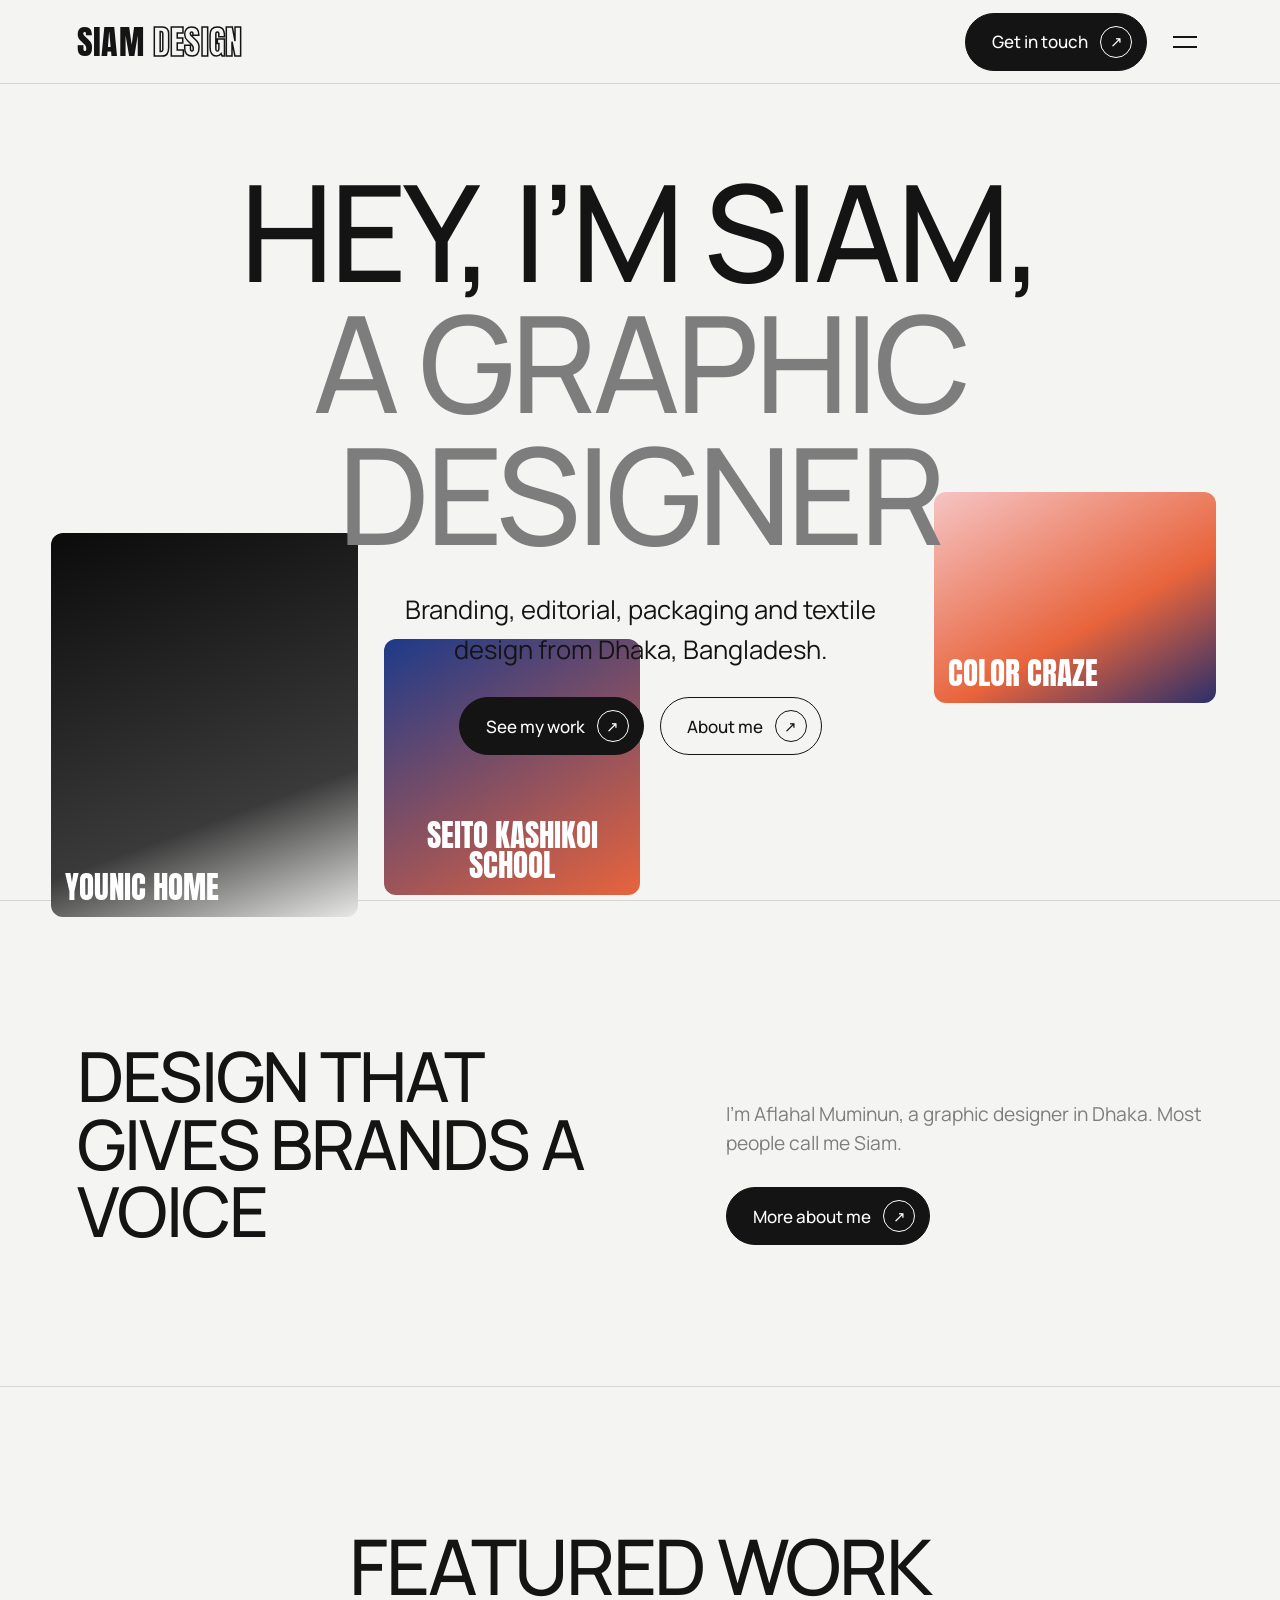
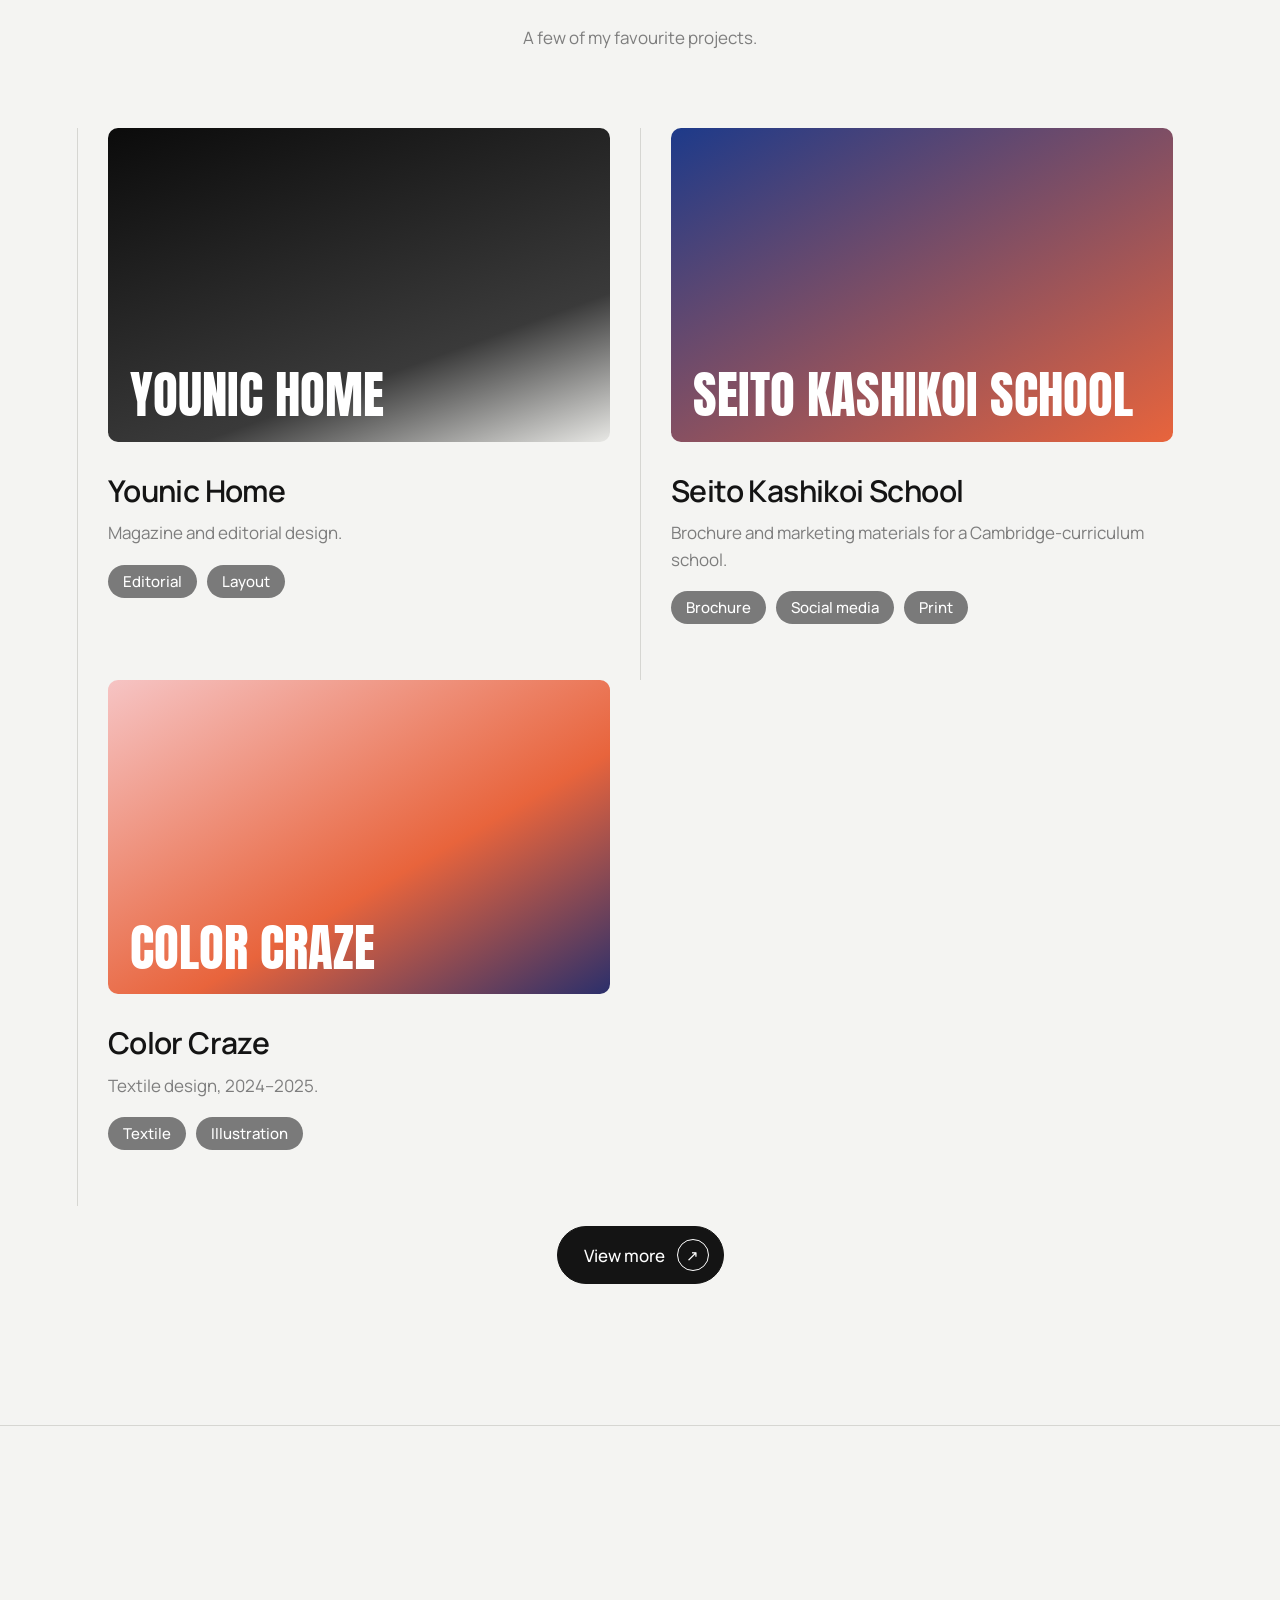
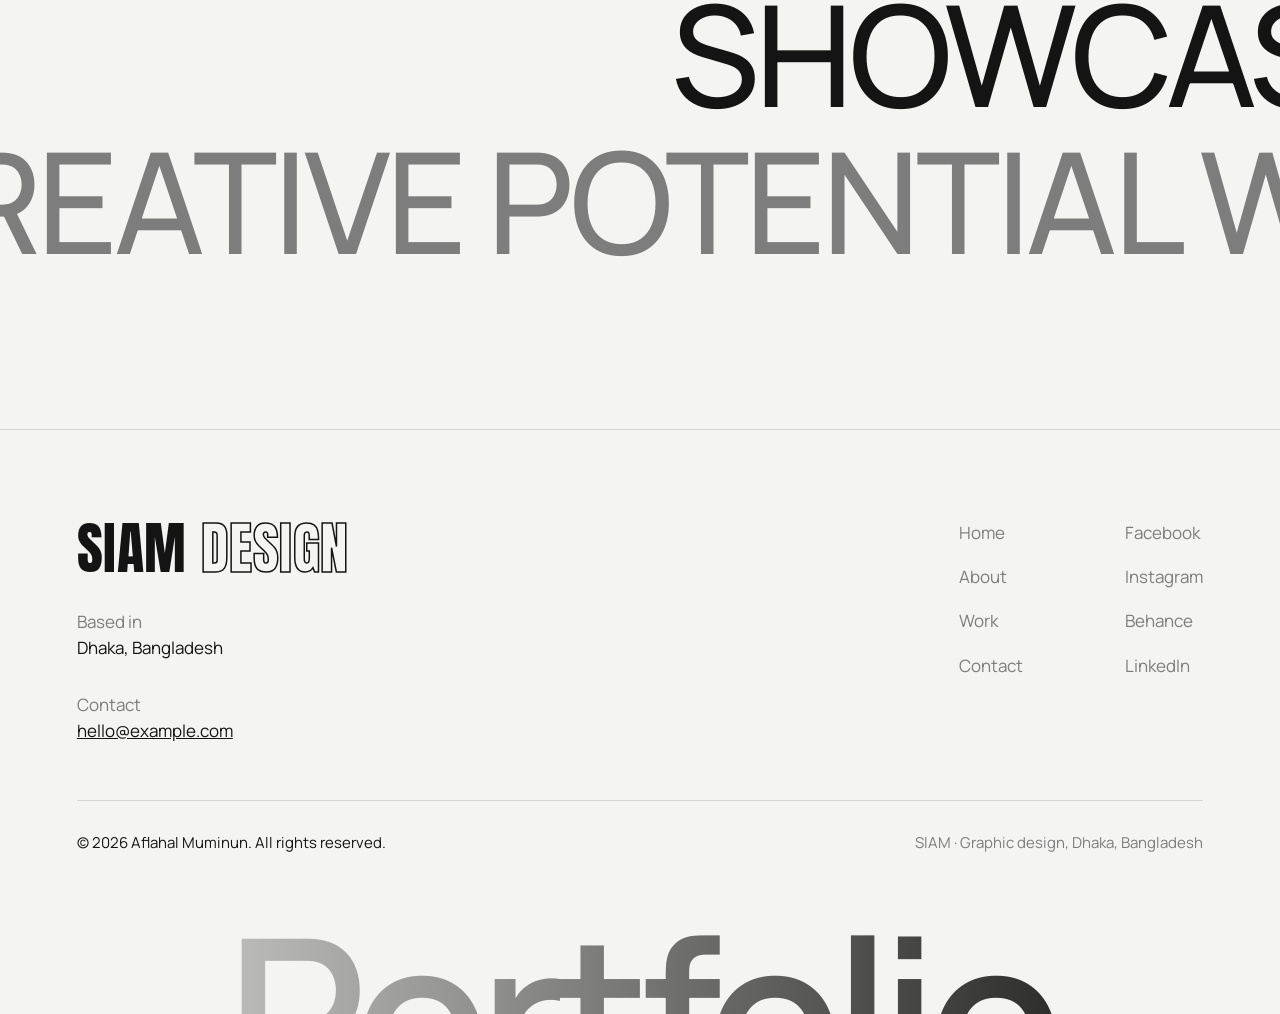
==== index.html @ 0584ee10 "Add files via upload" ====
<!DOCTYPE html>
<html lang="en">
<head>
<meta charset="utf-8">
<meta name="viewport" content="width=device-width, initial-scale=1, viewport-fit=cover">
<title>Aflahal Muminun (Siam) – Graphic Designer</title>
<link rel="preconnect" href="https://fonts.googleapis.com">
<link rel="stylesheet" href="https://fonts.googleapis.com/css2?family=Anton&family=Manrope:wght@400;500;600;700&display=swap">
<link rel="stylesheet" href="style.css">
</head>
<body data-page="home">
<div id="app"></div>
<script src="content.js"></script>
<script src="site.js"></script>
</body>
</html>
---- style.css ----
:root{--bg:#141414;--bg2:#222;--fg:#fff;--mute:#7a7a7a;--line:#2e2e2e;--pill:#fff;--pillfg:#141414;color-scheme:dark;box-sizing:border-box;padding-top:env(safe-area-inset-top,0px);padding-bottom:env(safe-area-inset-bottom,0px)}
@media (prefers-color-scheme:light){:root{--bg:#f4f4f2;--bg2:#e7e7e4;--fg:#141414;--mute:#7d7d7d;--line:#d6d6d2;--pill:#141414;--pillfg:#fff;color-scheme:light}}
html{scroll-padding-top:100px;scroll-behavior:smooth}
*{box-sizing:border-box;margin:0}
body{background:var(--bg);color:var(--fg);font:400 17px/1.55 Manrope,system-ui,sans-serif;overflow-x:hidden}
body::before{content:"";position:fixed;inset:0 0 auto;height:env(safe-area-inset-top,0px);background:var(--bg);z-index:60}
a{color:inherit}
.wrap{padding:0 clamp(20px,6vw,96px)}
h1,h2{font-weight:500;text-transform:uppercase;letter-spacing:-.03em;line-height:.98}
.dim{color:var(--mute)}
header{position:sticky;top:env(safe-area-inset-top,0px);z-index:50;background:var(--bg);border-bottom:1px solid var(--line);height:84px;display:flex;align-items:center;justify-content:space-between}
.logo{font:400 34px/1 Anton,Impact,sans-serif;text-decoration:none;letter-spacing:.01em}
.logo span{color:transparent;-webkit-text-stroke:1.5px var(--fg)}
.hr{display:flex;align-items:center;gap:20px}
.pill{display:inline-flex;align-items:center;gap:12px;background:var(--pill);color:var(--pillfg);border:1px solid var(--pill);border-radius:99px;padding:12px 14px 12px 26px;font:500 17px Manrope,sans-serif;text-decoration:none;cursor:pointer}
.pill.ghost{background:transparent;color:var(--fg);border-color:var(--fg)}
.pill i{display:grid;place-items:center;width:32px;height:32px;border:1.5px solid currentColor;border-radius:50%;font-style:normal;font-size:15px}
:focus-visible{outline:2px solid #6b8cff;outline-offset:3px}
.burger{background:none;border:0;width:36px;height:36px;display:grid;align-content:center;gap:8px;cursor:pointer}
.burger b{display:block;height:2px;background:var(--fg);width:100%}
#menu{position:fixed;inset:0;background:var(--bg);z-index:70;display:none;flex-direction:column;align-items:center;justify-content:center;gap:clamp(8px,3vh,28px);padding-top:env(safe-area-inset-top,0px)}
#menu.open{display:flex}
#menu a.big{font-size:clamp(44px,9vw,104px);font-weight:500;text-transform:uppercase;letter-spacing:-.03em;text-decoration:none;line-height:1.1}
#menu .x{position:absolute;top:calc(env(safe-area-inset-top,0px) + 24px);right:clamp(20px,6vw,96px);background:none;border:1px solid var(--line);color:var(--fg);width:44px;height:44px;font-size:24px;cursor:pointer}
#menu .soc{display:flex;gap:22px;margin-top:20px;font-size:15px;flex-wrap:wrap;justify-content:center}
.hero{min-height:calc(100svh - 84px);position:relative;text-align:center;display:flex;flex-direction:column;align-items:center;justify-content:center;padding:56px 0 120px}
.hero h1{font-size:clamp(46px,10.5vw,170px);position:relative;z-index:2;pointer-events:none}
.hero h1 em{font-style:normal;color:var(--mute)}
.hero p{position:relative;z-index:3;font-size:clamp(18px,2vw,26px);margin:30px 0 28px;max-width:30ch}
.btns{position:relative;z-index:3;display:flex;gap:16px;flex-wrap:wrap;justify-content:center}
.fl{position:absolute;border-radius:12px;z-index:1;display:flex;align-items:flex-end;padding:14px;font:400 clamp(18px,2.4vw,34px)/1 Anton,Impact,sans-serif;text-transform:uppercase;will-change:transform;overflow:hidden;color:#fff}
.f1{left:4%;top:55%;width:24%;aspect-ratio:4/5}.f2{left:30%;top:68%;width:20%;aspect-ratio:1}.f3{right:5%;top:50%;width:22%;aspect-ratio:4/3}.f4{right:24%;top:75%;width:18%;aspect-ratio:1}
@media (max-width:760px){.fl{opacity:.35}.f1,.f3{width:40%}.f2,.f4{width:30%}}
section{padding:clamp(72px,11vw,160px) 0;border-top:1px solid var(--line)}
.top{padding-top:clamp(56px,8vw,120px);border-top:0}
.two{display:grid;grid-template-columns:1.2fr 1fr;gap:clamp(24px,6vw,96px);align-items:end}
.two h2{font-size:clamp(34px,5.4vw,84px)}
.two p{color:var(--mute);font-size:clamp(17px,1.5vw,21px);max-width:46ch;white-space:pre-line}
.grid{display:grid;grid-template-columns:repeat(3,1fr);gap:30px;margin-top:clamp(48px,7vw,96px)}
.tile{background:var(--bg2);border:1px solid var(--line);border-radius:8px;padding:34px;min-height:260px;display:flex;flex-direction:column;justify-content:space-between}
.tile h3{font-size:clamp(28px,3vw,46px);font-weight:500;letter-spacing:-.03em;line-height:1}
.tile p{font-size:19px;font-weight:500;max-width:30ch}
.tools{display:flex;flex-wrap:wrap;gap:12px;margin-top:40px}
.tag{background:#7a7a7a;color:#fff;border-radius:99px;padding:5px 15px;font-size:15px;font-weight:500}
.center{text-align:center}
.center h2{font-size:clamp(38px,6vw,96px)}
.center p{color:var(--mute);margin:22px auto 0;max-width:46ch}
.projects{display:grid;grid-template-columns:1fr 1fr;margin-top:clamp(48px,6vw,88px)}
.card{padding:0 30px 56px;border-left:1px solid var(--line);cursor:pointer;background:none;border-top:0;border-right:0;border-bottom:0;color:inherit;text-align:left;font:inherit;text-decoration:none;display:block}
.ph{aspect-ratio:16/10;border-radius:10px;display:flex;align-items:flex-end;padding:22px;font:400 clamp(28px,4vw,64px)/.95 Anton,Impact,sans-serif;text-transform:uppercase;color:#fff;margin-bottom:26px;overflow:hidden;background:#333}
.ph.img{background-size:cover;background-position:center}
.card h3{font-size:30px;font-weight:600;letter-spacing:-.02em}
.card p{color:var(--mute);margin:6px 0 18px}
.tags{display:flex;gap:10px;flex-wrap:wrap}
.p1{background:linear-gradient(160deg,#0b0b0b,#3a3a3a 70%,#e8e8e5)}.p2{background:linear-gradient(150deg,#1d3a8a,#e8643c)}.p3{background:linear-gradient(150deg,#f6c4c4,#e8643c 60%,#2b2f6b)}.p4{background:linear-gradient(150deg,#c9ac14,#3a2b0e)}
.more{text-align:center;margin-top:20px}
.mq{padding:clamp(80px,12vw,180px) 0;border-top:1px solid var(--line);overflow:hidden}
.mq div{font-size:clamp(52px,11vw,170px);font-weight:500;text-transform:uppercase;letter-spacing:-.03em;line-height:1.05;white-space:nowrap;will-change:transform}
.mq div+div{color:var(--mute)}
.contact{display:grid;grid-template-columns:1fr 1fr;gap:clamp(24px,6vw,96px)}
.contact h2{font-size:clamp(44px,6vw,92px)}
.cl{list-style:none;padding:0;margin-top:36px;display:grid;gap:16px}
.cl li{display:flex;align-items:center;gap:20px;font-size:18px}
.cl span{display:grid;place-items:center;width:52px;height:52px;border:1px solid var(--line);border-radius:6px;background:var(--bg2);font-size:20px}
form{background:var(--bg2);border:1px solid var(--line);border-radius:8px;padding:clamp(20px,3vw,40px);display:grid;grid-template-columns:1fr 1fr;gap:20px}
label{display:grid;gap:8px;font-size:16px}
label.full,form button{grid-column:1/-1}
input,textarea{font:inherit;border:0;border-radius:6px;padding:14px;background:#fff;color:#141414;width:100%}
textarea{min-height:170px;resize:vertical}
form button{background:var(--mute);color:#fff;border:0;border-radius:6px;padding:16px;font:500 17px Manrope,sans-serif;cursor:pointer}
form button:hover{background:var(--fg);color:var(--bg)}
#fs{grid-column:1/-1;color:var(--mute);font-size:15px;min-height:1.4em}
footer{border-top:1px solid var(--line);padding:clamp(48px,7vw,96px) 0 0;overflow:hidden}
.ft{display:flex;justify-content:space-between;gap:40px;flex-wrap:wrap}
.ft .logo{font-size:56px}
.ft small{display:block;color:var(--mute);margin-top:30px;font-size:17px}
.ft address{font-style:normal}
.nav{display:flex;gap:clamp(40px,8vw,120px)}
.nav ul{list-style:none;padding:0;display:grid;gap:18px;align-content:start}
.nav a{color:var(--mute);text-decoration:none}.nav a:hover{color:var(--fg)}
.copy{display:flex;justify-content:space-between;gap:16px;flex-wrap:wrap;border-top:1px solid var(--line);margin-top:56px;padding-top:30px;font-size:15px}
.giant{font-size:clamp(70px,17.5vw,330px);font-weight:600;letter-spacing:-.05em;line-height:1;text-align:center;margin-top:48px;height:.5em;overflow:hidden;background:linear-gradient(90deg,#2b2b2b,#fff);-webkit-background-clip:text;background-clip:text;color:transparent}
@media (prefers-color-scheme:light){.giant{background-image:linear-gradient(90deg,#d6d6d2,#141414)}}
dialog{border:1px solid var(--line);background:var(--bg);color:var(--fg);border-radius:10px;padding:0;width:min(1000px,calc(100vw - 32px));max-height:calc(100vh - 32px);margin:auto;overflow:auto}
dialog::backdrop{background:rgba(0,0,0,.75)}
dialog .ph{aspect-ratio:16/9;margin:0;border-radius:0}
dialog .bar{display:flex;justify-content:flex-end;padding:12px}
dialog .body{padding:28px;display:grid;grid-template-columns:1.4fr 1fr;gap:28px}
dialog h3{font-size:clamp(28px,4vw,52px);font-weight:500;text-transform:uppercase;letter-spacing:-.03em;line-height:1}
dialog .desc{color:var(--mute);margin:14px 0 18px;white-space:pre-line}
dialog dl{display:grid;grid-template-columns:1fr 1fr;gap:16px;align-content:start}
dialog dt{font-weight:700}dialog dd{color:var(--mute)}
.gal{display:grid;grid-template-columns:repeat(auto-fill,minmax(180px,1fr));gap:12px;padding:0 28px 28px}
.gal img{width:100%;aspect-ratio:4/3;object-fit:cover;border-radius:8px;cursor:zoom-in;display:block}
#pv{position:fixed;left:50%;bottom:calc(env(safe-area-inset-bottom,0px) + 16px);transform:translateX(-50%);z-index:80;background:#fff;color:#141414;border-radius:99px;padding:10px 18px;font-size:14px;display:flex;gap:14px;align-items:center;box-shadow:0 4px 20px rgba(0,0,0,.4)}
#pv button{border:0;background:none;text-decoration:underline;cursor:pointer;font:inherit;color:inherit}
@media (max-width:860px){.two,.contact,.projects,dialog .body{grid-template-columns:1fr}.grid{grid-template-columns:1fr 1fr}.card{border-left:0;padding:0 0 48px}.hero{padding-bottom:80px}.pill.hide{display:none}}
@media (max-width:560px){.grid,form{grid-template-columns:1fr}.pill{padding-left:20px}}
@media (prefers-reduced-motion:reduce){html{scroll-behavior:auto}.fl,.mq div{transform:none!important}}
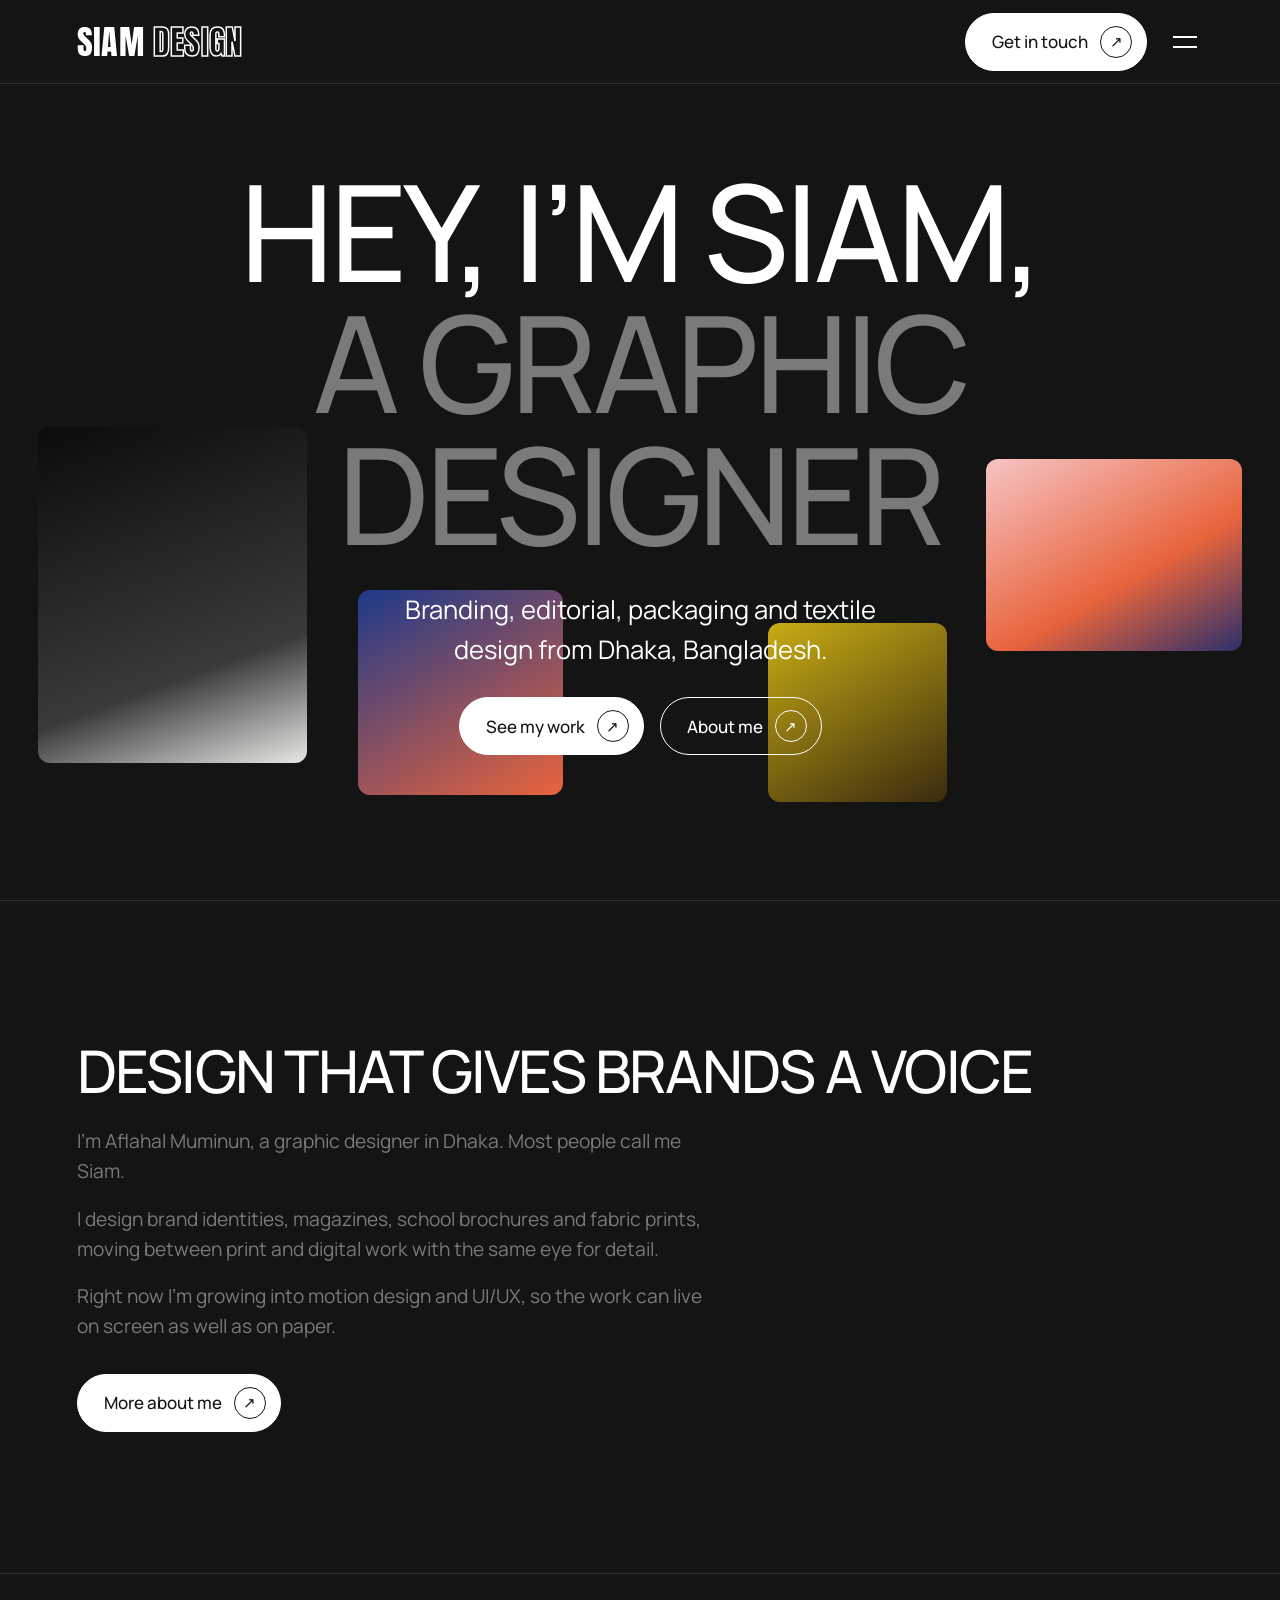
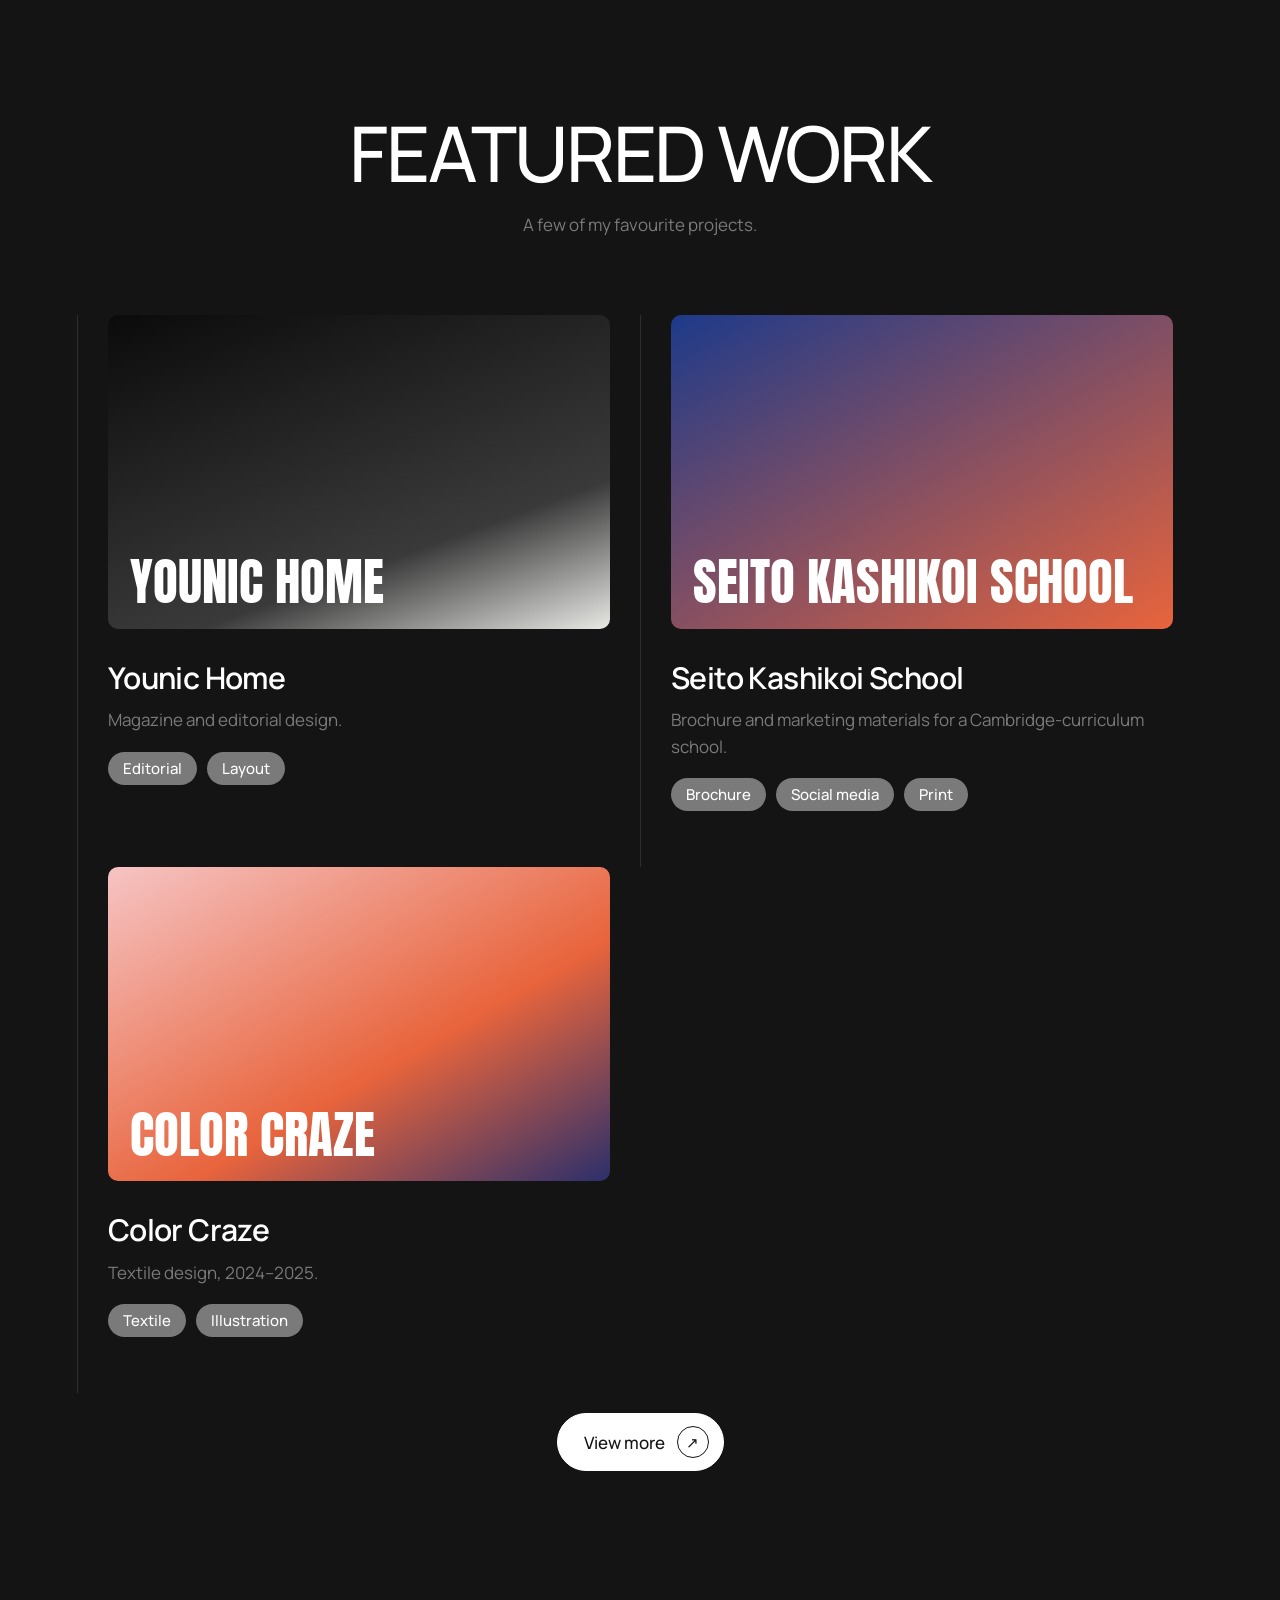
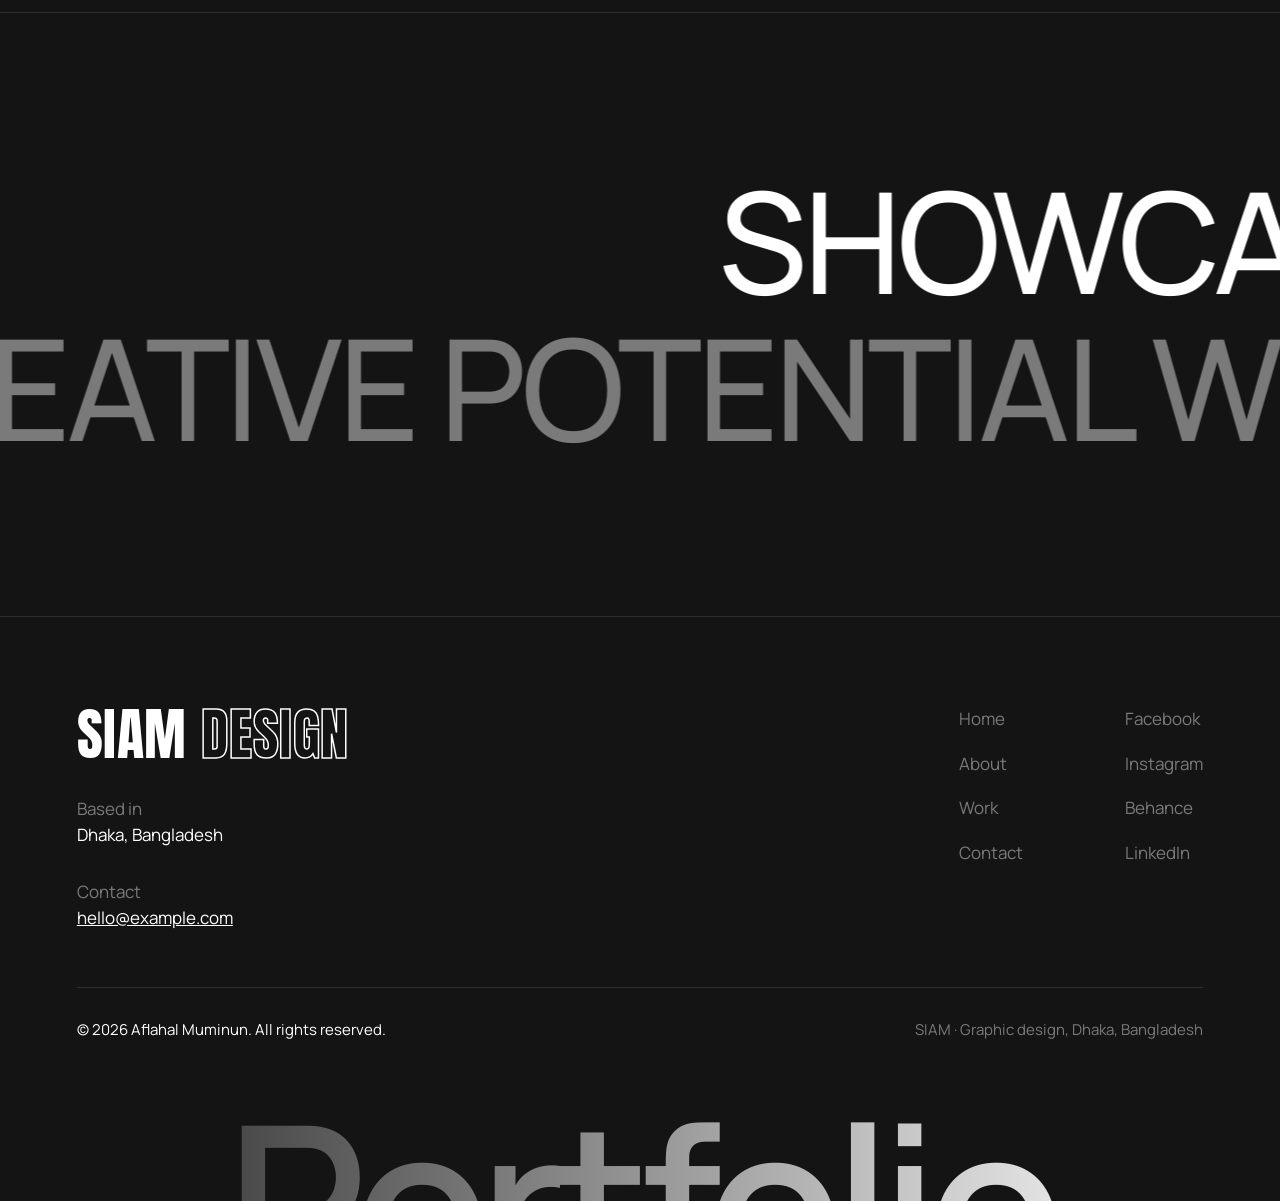
==== commit d811b173: "Add files via upload" ====
--- a/index.html
+++ b/index.html
@@ -2,6 +2,7 @@
 <html lang="en">
 <head>
 <meta charset="utf-8">
+<meta name="color-scheme" content="dark">
 <meta name="viewport" content="width=device-width, initial-scale=1, viewport-fit=cover">
 <title>Aflahal Muminun (Siam) – Graphic Designer</title>
 <link rel="preconnect" href="https://fonts.googleapis.com">
--- a/style.css
+++ b/style.css
@@ -1,5 +1,5 @@
 :root{--bg:#141414;--bg2:#222;--fg:#fff;--mute:#7a7a7a;--line:#2e2e2e;--pill:#fff;--pillfg:#141414;color-scheme:dark;box-sizing:border-box;padding-top:env(safe-area-inset-top,0px);padding-bottom:env(safe-area-inset-bottom,0px)}
-@media (prefers-color-scheme:light){:root{--bg:#f4f4f2;--bg2:#e7e7e4;--fg:#141414;--mute:#7d7d7d;--line:#d6d6d2;--pill:#141414;--pillfg:#fff;color-scheme:light}}
+
 html{scroll-padding-top:100px;scroll-behavior:smooth}
 *{box-sizing:border-box;margin:0}
 body{background:var(--bg);color:var(--fg);font:400 17px/1.55 Manrope,system-ui,sans-serif;overflow-x:hidden}
@@ -9,8 +9,9 @@
 h1,h2{font-weight:500;text-transform:uppercase;letter-spacing:-.03em;line-height:.98}
 .dim{color:var(--mute)}
 header{position:sticky;top:env(safe-area-inset-top,0px);z-index:50;background:var(--bg);border-bottom:1px solid var(--line);height:84px;display:flex;align-items:center;justify-content:space-between}
-.logo{font:400 34px/1 Anton,Impact,sans-serif;text-decoration:none;letter-spacing:.01em}
-.logo span{color:transparent;-webkit-text-stroke:1.5px var(--fg)}
+.logo{font:400 34px/1 Anton,Impact,sans-serif;text-decoration:none;letter-spacing:.01em;display:inline-flex;align-items:center;gap:12px}
+.logo .lt span{color:transparent;-webkit-text-stroke:1.5px var(--fg)}
+.lg{height:40px;width:auto;display:block}
 .hr{display:flex;align-items:center;gap:20px}
 .pill{display:inline-flex;align-items:center;gap:12px;background:var(--pill);color:var(--pillfg);border:1px solid var(--pill);border-radius:99px;padding:12px 14px 12px 26px;font:500 17px Manrope,sans-serif;text-decoration:none;cursor:pointer}
 .pill.ghost{background:transparent;color:var(--fg);border-color:var(--fg)}
@@ -23,14 +24,14 @@
 #menu a.big{font-size:clamp(44px,9vw,104px);font-weight:500;text-transform:uppercase;letter-spacing:-.03em;text-decoration:none;line-height:1.1}
 #menu .x{position:absolute;top:calc(env(safe-area-inset-top,0px) + 24px);right:clamp(20px,6vw,96px);background:none;border:1px solid var(--line);color:var(--fg);width:44px;height:44px;font-size:24px;cursor:pointer}
 #menu .soc{display:flex;gap:22px;margin-top:20px;font-size:15px;flex-wrap:wrap;justify-content:center}
-.hero{min-height:calc(100svh - 84px);position:relative;text-align:center;display:flex;flex-direction:column;align-items:center;justify-content:center;padding:56px 0 120px}
+.hero{min-height:max(calc(100svh - 84px),54vw);position:relative;overflow:hidden;text-align:center;display:flex;flex-direction:column;align-items:center;justify-content:center;padding:56px 0 120px}
 .hero h1{font-size:clamp(46px,10.5vw,170px);position:relative;z-index:2;pointer-events:none}
 .hero h1 em{font-style:normal;color:var(--mute)}
 .hero p{position:relative;z-index:3;font-size:clamp(18px,2vw,26px);margin:30px 0 28px;max-width:30ch}
 .btns{position:relative;z-index:3;display:flex;gap:16px;flex-wrap:wrap;justify-content:center}
 .fl{position:absolute;border-radius:12px;z-index:1;display:flex;align-items:flex-end;padding:14px;font:400 clamp(18px,2.4vw,34px)/1 Anton,Impact,sans-serif;text-transform:uppercase;will-change:transform;overflow:hidden;color:#fff}
-.f1{left:4%;top:55%;width:24%;aspect-ratio:4/5}.f2{left:30%;top:68%;width:20%;aspect-ratio:1}.f3{right:5%;top:50%;width:22%;aspect-ratio:4/3}.f4{right:24%;top:75%;width:18%;aspect-ratio:1}
-@media (max-width:760px){.fl{opacity:.35}.f1,.f3{width:40%}.f2,.f4{width:30%}}
+.f1{left:3%;top:42%;width:21%;aspect-ratio:4/5}.f2{left:28%;top:62%;width:16%;aspect-ratio:1}.f3{right:3%;top:46%;width:20%;aspect-ratio:4/3}.f4{right:26%;top:66%;width:14%;aspect-ratio:1}.f5{right:3%;top:8%;width:13%;aspect-ratio:1}.f6{left:3%;top:6%;width:12%;aspect-ratio:3/4}.f7{left:25%;top:24%;width:10%;aspect-ratio:1}.f8{right:18%;top:6%;width:11%;aspect-ratio:4/5}.f9{left:46%;top:70%;width:15%;aspect-ratio:4/3}.f10{right:2%;top:33%;width:8%;aspect-ratio:1}
+@media (max-width:760px){.fl{opacity:.35}.f1,.f3{width:38%}.f2,.f4{width:28%}.f5,.f6,.f7,.f8,.f9,.f10{width:22%}}
 section{padding:clamp(72px,11vw,160px) 0;border-top:1px solid var(--line)}
 .top{padding-top:clamp(56px,8vw,120px);border-top:0}
 .two{display:grid;grid-template-columns:1.2fr 1fr;gap:clamp(24px,6vw,96px);align-items:end}
@@ -54,6 +55,11 @@
 .tags{display:flex;gap:10px;flex-wrap:wrap}
 .p1{background:linear-gradient(160deg,#0b0b0b,#3a3a3a 70%,#e8e8e5)}.p2{background:linear-gradient(150deg,#1d3a8a,#e8643c)}.p3{background:linear-gradient(150deg,#f6c4c4,#e8643c 60%,#2b2f6b)}.p4{background:linear-gradient(150deg,#c9ac14,#3a2b0e)}
 .more{text-align:center;margin-top:20px}
+.nat{width:100%;height:auto;display:block;border-radius:10px;margin-bottom:26px}
+.projects.mas{display:block;column-count:3;column-gap:0}
+.mas .card{break-inside:avoid;width:100%}
+@media (max-width:1199px){.projects.mas{column-count:2}}
+@media (max-width:860px){.projects.mas{column-count:1}}
 .mq{padding:clamp(80px,12vw,180px) 0;border-top:1px solid var(--line);overflow:hidden}
 .mq div{font-size:clamp(52px,11vw,170px);font-weight:500;text-transform:uppercase;letter-spacing:-.03em;line-height:1.05;white-space:nowrap;will-change:transform}
 .mq div+div{color:var(--mute)}
@@ -72,7 +78,7 @@
 #fs{grid-column:1/-1;color:var(--mute);font-size:15px;min-height:1.4em}
 footer{border-top:1px solid var(--line);padding:clamp(48px,7vw,96px) 0 0;overflow:hidden}
 .ft{display:flex;justify-content:space-between;gap:40px;flex-wrap:wrap}
-.ft .logo{font-size:56px}
+.ft .logo{font-size:56px}.ft .lg{height:64px}
 .ft small{display:block;color:var(--mute);margin-top:30px;font-size:17px}
 .ft address{font-style:normal}
 .nav{display:flex;gap:clamp(40px,8vw,120px)}
@@ -80,7 +86,7 @@
 .nav a{color:var(--mute);text-decoration:none}.nav a:hover{color:var(--fg)}
 .copy{display:flex;justify-content:space-between;gap:16px;flex-wrap:wrap;border-top:1px solid var(--line);margin-top:56px;padding-top:30px;font-size:15px}
 .giant{font-size:clamp(70px,17.5vw,330px);font-weight:600;letter-spacing:-.05em;line-height:1;text-align:center;margin-top:48px;height:.5em;overflow:hidden;background:linear-gradient(90deg,#2b2b2b,#fff);-webkit-background-clip:text;background-clip:text;color:transparent}
-@media (prefers-color-scheme:light){.giant{background-image:linear-gradient(90deg,#d6d6d2,#141414)}}
+
 dialog{border:1px solid var(--line);background:var(--bg);color:var(--fg);border-radius:10px;padding:0;width:min(1000px,calc(100vw - 32px));max-height:calc(100vh - 32px);margin:auto;overflow:auto}
 dialog::backdrop{background:rgba(0,0,0,.75)}
 dialog .ph{aspect-ratio:16/9;margin:0;border-radius:0}
@@ -90,10 +96,23 @@
 dialog .desc{color:var(--mute);margin:14px 0 18px;white-space:pre-line}
 dialog dl{display:grid;grid-template-columns:1fr 1fr;gap:16px;align-content:start}
 dialog dt{font-weight:700}dialog dd{color:var(--mute)}
-.gal{display:grid;grid-template-columns:repeat(auto-fill,minmax(180px,1fr));gap:12px;padding:0 28px 28px}
-.gal img{width:100%;aspect-ratio:4/3;object-fit:cover;border-radius:8px;cursor:zoom-in;display:block}
+.gal{display:block;columns:260px;column-gap:12px;padding:0 28px 28px}
+.gal img{width:100%;height:auto;border-radius:8px;cursor:zoom-in;display:block;margin-bottom:12px;break-inside:avoid}
 #pv{position:fixed;left:50%;bottom:calc(env(safe-area-inset-bottom,0px) + 16px);transform:translateX(-50%);z-index:80;background:#fff;color:#141414;border-radius:99px;padding:10px 18px;font-size:14px;display:flex;gap:14px;align-items:center;box-shadow:0 4px 20px rgba(0,0,0,.4)}
 #pv button{border:0;background:none;text-decoration:underline;cursor:pointer;font:inherit;color:inherit}
 @media (max-width:860px){.two,.contact,.projects,dialog .body{grid-template-columns:1fr}.grid{grid-template-columns:1fr 1fr}.card{border-left:0;padding:0 0 48px}.hero{padding-bottom:80px}.pill.hide{display:none}}
 @media (max-width:560px){.grid,form{grid-template-columns:1fr}.pill{padding-left:20px}}
 @media (prefers-reduced-motion:reduce){html{scroll-behavior:auto}.fl,.mq div{transform:none!important}}
+
+.abt{display:grid;grid-template-columns:minmax(240px,.8fr) 1.2fr;gap:clamp(28px,6vw,96px);align-items:center}
+.abt.np{grid-template-columns:1fr}
+.abt h2{font-size:clamp(34px,4.6vw,72px)}
+.abt p{color:var(--mute);font-size:clamp(17px,1.5vw,21px);max-width:54ch;margin-top:18px}
+.abt h2+p{margin-top:28px}
+.me{width:100%;height:auto;display:block;border-radius:12px}
+section.brands{padding:clamp(56px,8vw,110px) 0}
+h2.sm{font-size:clamp(24px,3vw,40px)}
+.lgrow{display:flex;flex-wrap:wrap;gap:clamp(28px,5vw,64px);justify-content:center;align-items:center;margin-top:44px}
+.lgrow img{height:clamp(30px,4vw,54px);width:auto;max-width:170px;object-fit:contain;display:block}
+.lgrow.mono img{filter:brightness(0) invert(1)}
+@media (max-width:860px){.abt{grid-template-columns:1fr}.abt .me{max-width:440px}}
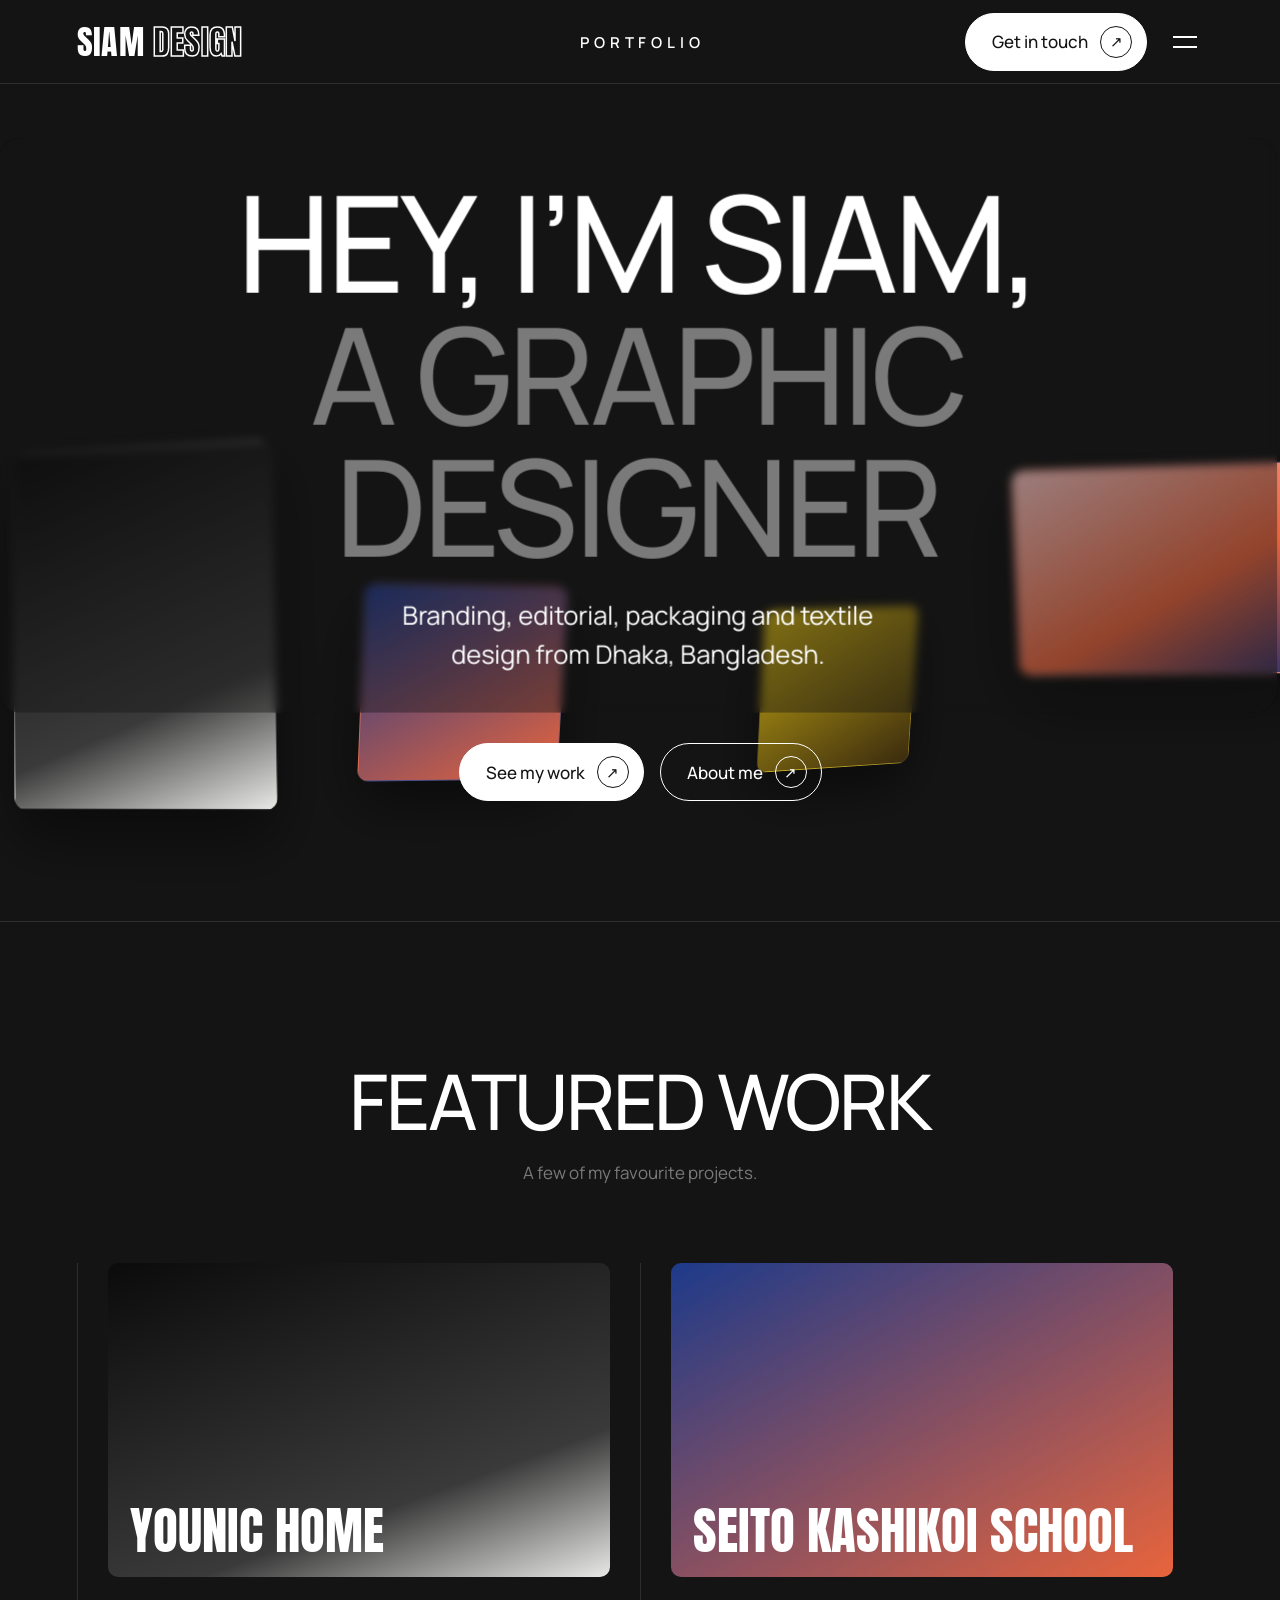
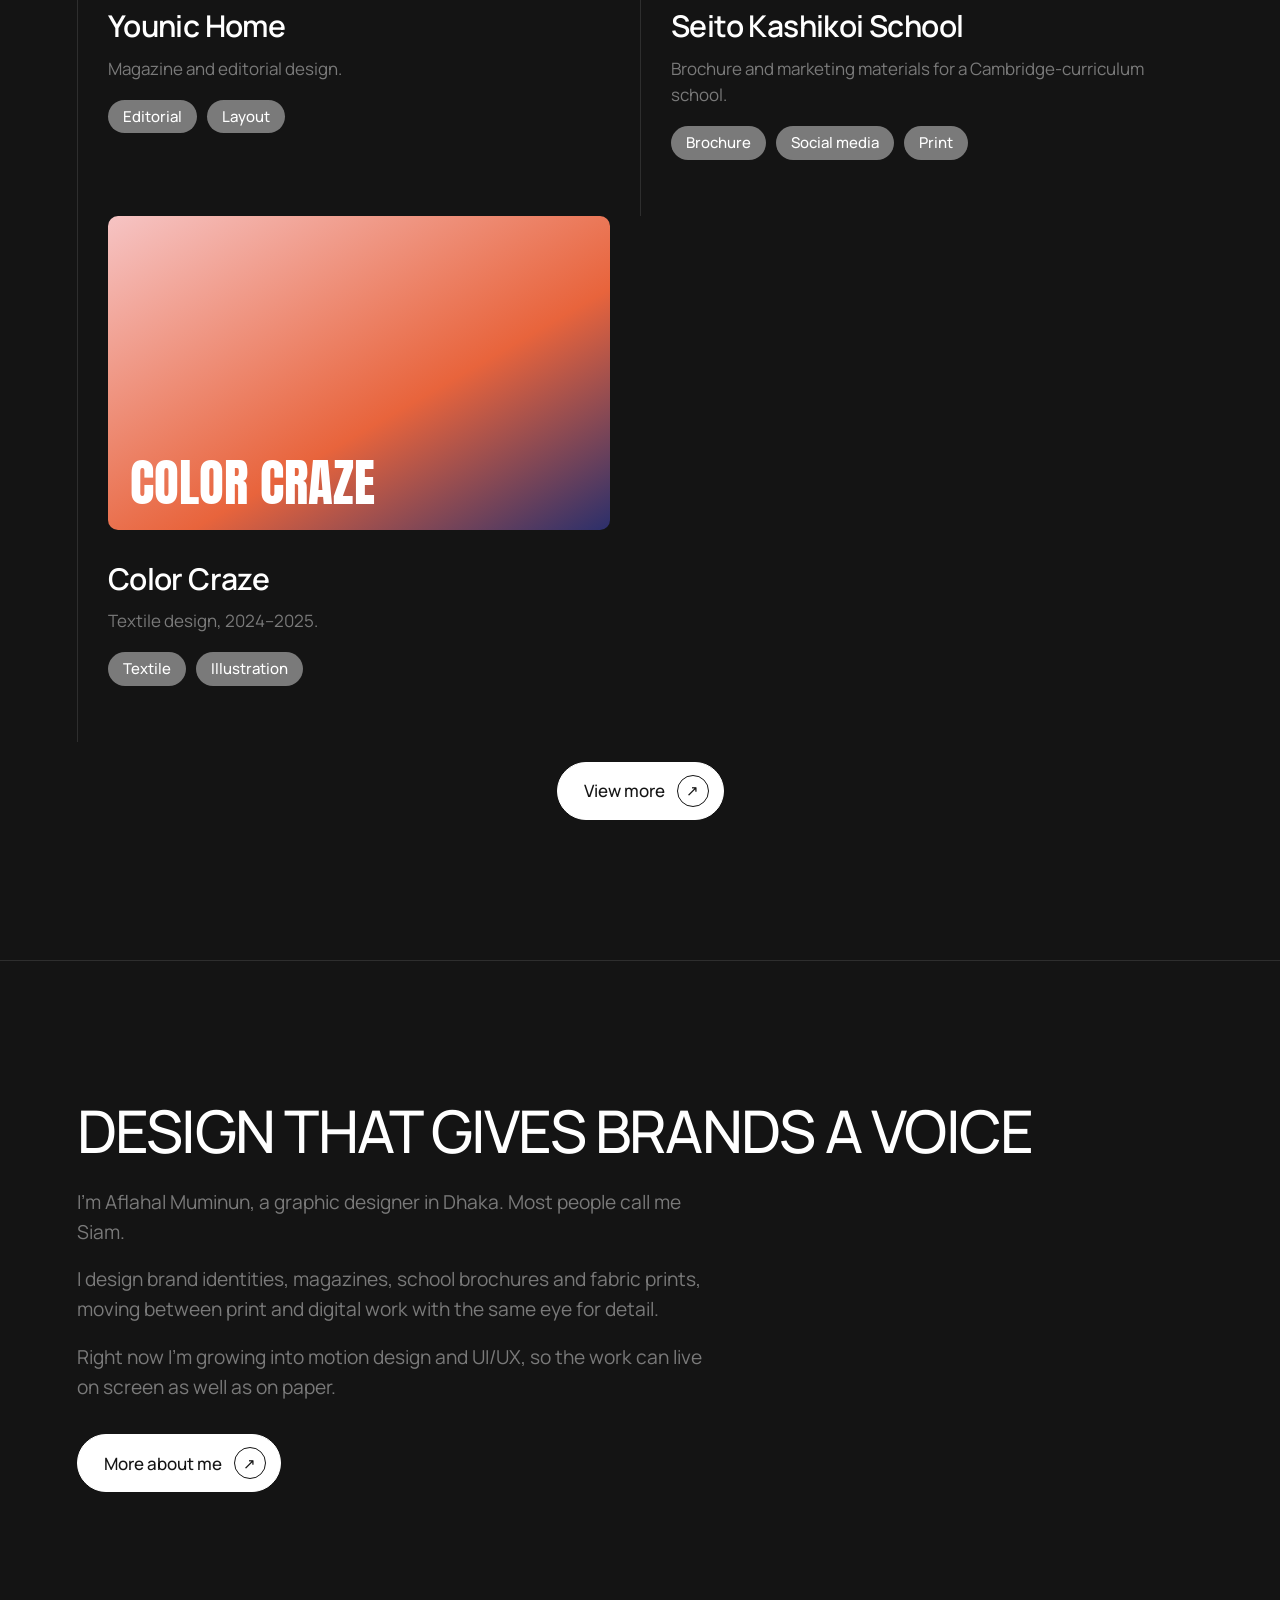
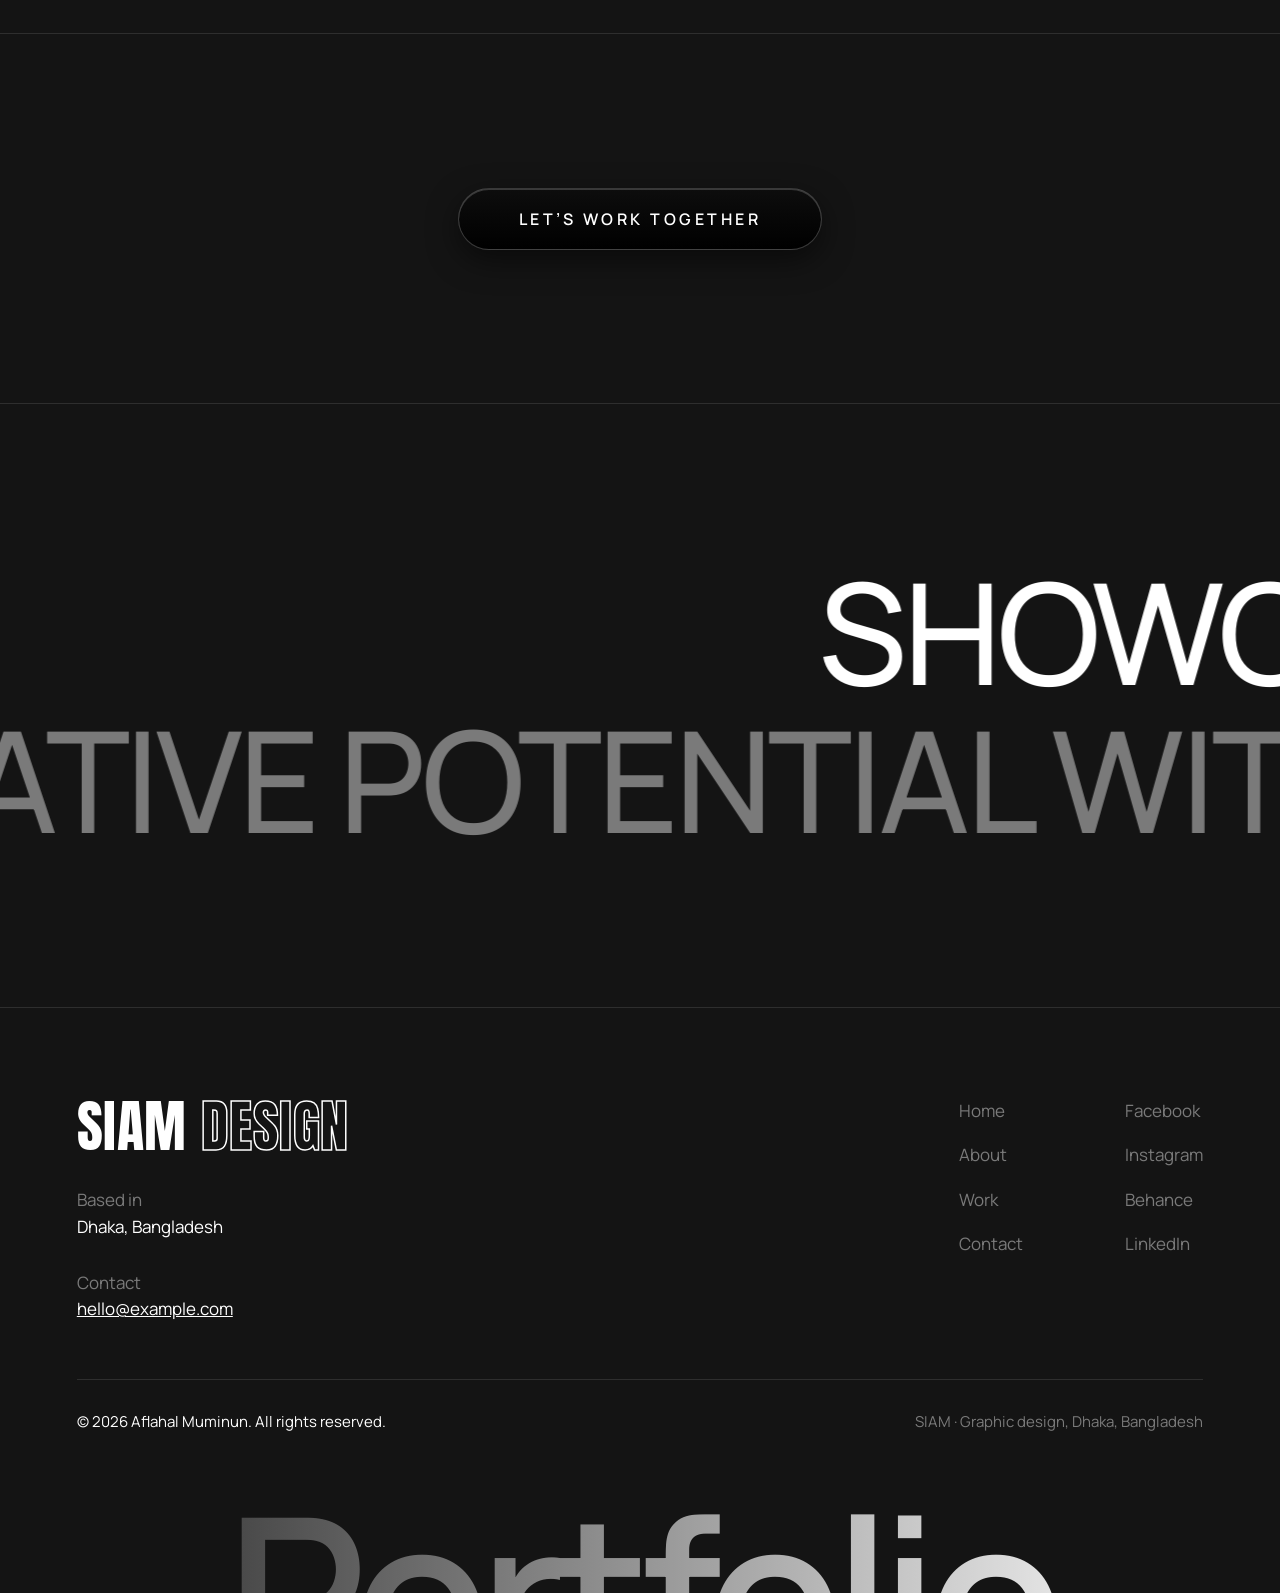
==== commit 16157008: "Add files via upload" ====
--- a/index.html
+++ b/index.html
@@ -8,10 +8,12 @@
 <link rel="preconnect" href="https://fonts.googleapis.com">
 <link rel="stylesheet" href="https://fonts.googleapis.com/css2?family=Anton&family=Manrope:wght@400;500;600;700&display=swap">
 <link rel="stylesheet" href="style.css">
+<link rel="stylesheet" href="symbiote-cta.css">
 </head>
 <body data-page="home">
 <div id="app"></div>
 <script src="content.js"></script>
 <script src="site.js"></script>
+<script src="symbiote-cta.js"></script>
 </body>
 </html>
--- a/style.css
+++ b/style.css
@@ -30,8 +30,10 @@
 .hero p{position:relative;z-index:3;font-size:clamp(18px,2vw,26px);margin:30px 0 28px;max-width:30ch}
 .btns{position:relative;z-index:3;display:flex;gap:16px;flex-wrap:wrap;justify-content:center}
 .fl{position:absolute;border-radius:12px;z-index:1;display:flex;align-items:flex-end;padding:14px;font:400 clamp(18px,2.4vw,34px)/1 Anton,Impact,sans-serif;text-transform:uppercase;will-change:transform;overflow:hidden;color:#fff}
-.f1{left:3%;top:42%;width:21%;aspect-ratio:4/5}.f2{left:28%;top:62%;width:16%;aspect-ratio:1}.f3{right:3%;top:46%;width:20%;aspect-ratio:4/3}.f4{right:26%;top:66%;width:14%;aspect-ratio:1}.f5{right:3%;top:8%;width:13%;aspect-ratio:1}.f6{left:3%;top:6%;width:12%;aspect-ratio:3/4}.f7{left:25%;top:24%;width:10%;aspect-ratio:1}.f8{right:18%;top:6%;width:11%;aspect-ratio:4/5}.f9{left:46%;top:70%;width:15%;aspect-ratio:4/3}.f10{right:2%;top:33%;width:8%;aspect-ratio:1}
-@media (max-width:760px){.fl{opacity:.35}.f1,.f3{width:38%}.f2,.f4{width:28%}.f5,.f6,.f7,.f8,.f9,.f10{width:22%}}
+.f1{left:3%;top:42%;--sw:21%;width:var(--sw);aspect-ratio:4/5}.f2{left:28%;top:60%;--sw:16%;width:var(--sw);aspect-ratio:1}.f3{right:3%;top:46%;--sw:20%;width:var(--sw);aspect-ratio:4/3}.f4{right:26%;top:64%;--sw:14%;width:var(--sw);aspect-ratio:1}.f5{right:3%;top:8%;--sw:13%;width:var(--sw);aspect-ratio:1}.f6{left:3%;top:6%;--sw:12%;width:var(--sw);aspect-ratio:3/4}.f7{left:25%;top:24%;--sw:10%;width:var(--sw);aspect-ratio:1}.f8{right:18%;top:6%;--sw:11%;width:var(--sw);aspect-ratio:4/5}.f9{left:46%;top:66%;--sw:15%;width:var(--sw);aspect-ratio:4/3}.f10{right:2%;top:33%;--sw:8%;width:var(--sw);aspect-ratio:1}
+.fl.has{aspect-ratio:var(--r,1);padding:0;width:min(var(--sw),calc(var(--sw)*1.2*var(--r,1)))}
+.fl.has img{width:100%;height:100%;object-fit:cover;display:block}
+@media (max-width:760px){.fl{opacity:.35}.f1,.f3{--sw:38%}.f2,.f4{--sw:28%}.f5,.f6,.f7,.f8,.f9,.f10{--sw:22%}.hc{display:none}}
 section{padding:clamp(72px,11vw,160px) 0;border-top:1px solid var(--line)}
 .top{padding-top:clamp(56px,8vw,120px);border-top:0}
 .two{display:grid;grid-template-columns:1.2fr 1fr;gap:clamp(24px,6vw,96px);align-items:end}
@@ -49,7 +51,7 @@
 .projects{display:grid;grid-template-columns:1fr 1fr;margin-top:clamp(48px,6vw,88px)}
 .card{padding:0 30px 56px;border-left:1px solid var(--line);cursor:pointer;background:none;border-top:0;border-right:0;border-bottom:0;color:inherit;text-align:left;font:inherit;text-decoration:none;display:block}
 .ph{aspect-ratio:16/10;border-radius:10px;display:flex;align-items:flex-end;padding:22px;font:400 clamp(28px,4vw,64px)/.95 Anton,Impact,sans-serif;text-transform:uppercase;color:#fff;margin-bottom:26px;overflow:hidden;background:#333}
-.ph.img{background-size:cover;background-position:center}
+.ph.img,.fl.img{background-size:cover;background-position:center;background-repeat:no-repeat}
 .card h3{font-size:30px;font-weight:600;letter-spacing:-.02em}
 .card p{color:var(--mute);margin:6px 0 18px}
 .tags{display:flex;gap:10px;flex-wrap:wrap}
@@ -112,7 +114,22 @@
 .me{width:100%;height:auto;display:block;border-radius:12px}
 section.brands{padding:clamp(56px,8vw,110px) 0}
 h2.sm{font-size:clamp(24px,3vw,40px)}
-.lgrow{display:flex;flex-wrap:wrap;gap:clamp(28px,5vw,64px);justify-content:center;align-items:center;margin-top:44px}
-.lgrow img{height:clamp(30px,4vw,54px);width:auto;max-width:170px;object-fit:contain;display:block}
-.lgrow.mono img{filter:brightness(0) invert(1)}
 @media (max-width:860px){.abt{grid-template-columns:1fr}.abt .me{max-width:440px}}
+
+.mqr{overflow:hidden;margin-top:44px;-webkit-mask-image:linear-gradient(90deg,transparent,#000 8%,#000 92%,transparent);mask-image:linear-gradient(90deg,transparent,#000 8%,#000 92%,transparent)}
+.mtrack{display:flex;align-items:center;width:max-content;animation:mqr 40s linear infinite}
+.mtrack>*{flex:none;display:block;margin-right:calc(var(--lh,64px)*1.2)}
+.mtrack img{height:var(--lh,64px);width:auto;max-width:none;display:block}
+.mqr.mono img{filter:brightness(0) invert(1)}
+@keyframes mqr{to{transform:translateX(-50%)}}
+@media (prefers-reduced-motion:reduce){.mtrack{animation:none}}
+
+.hbox{position:relative;z-index:2;padding:clamp(18px,3vw,44px) clamp(22px,4vw,64px);border-radius:24px;background:rgba(20,20,20,var(--bo,.4));-webkit-backdrop-filter:blur(5px);backdrop-filter:blur(5px);max-width:100%}
+.hbox p{margin:24px auto 0}
+.hero .btns{margin-top:28px}
+.hc{position:absolute;left:50%;top:50%;transform:translate(-50%,-50%);font:600 15px/1 Manrope,sans-serif;letter-spacing:.32em;text-transform:uppercase;white-space:nowrap;pointer-events:none;padding-left:.32em}
+
+.stage{position:absolute;inset:0;z-index:1;pointer-events:none}
+.hero.d3{perspective:1400px;perspective-origin:50% 45%}
+.hero.d3 .stage{transform-style:preserve-3d}
+.fl{box-shadow:0 26px 60px rgba(0,0,0,.5);border:1px solid rgba(255,255,255,.07);backface-visibility:hidden}
--- a/symbiote-cta.css
+++ b/symbiote-cta.css
@@ -0,0 +1,10 @@
+/* Symbiote CTA — styles. Self-contained; touches no other component. */
+.sym-sec{padding:clamp(80px,12vw,170px) 0;text-align:center;position:relative}
+.symbiote-cta{position:relative;z-index:45;display:inline-flex;align-items:center;justify-content:center;padding:22px clamp(34px,5vw,60px);border-radius:999px;background:linear-gradient(180deg,#0d0d0d,#000);color:#fff;border:1px solid rgba(255,255,255,.22);font:600 clamp(13px,1.4vw,16px)/1 Manrope,system-ui,sans-serif;letter-spacing:.22em;text-decoration:none;white-space:nowrap;box-shadow:inset 0 1px 0 rgba(255,255,255,.18),0 10px 30px rgba(0,0,0,.5);transition:border-color .4s,box-shadow .5s;-webkit-tap-highlight-color:transparent}
+.symbiote-cta[data-sym=stalking]{border-color:rgba(255,255,255,.35)}
+.symbiote-cta[data-sym=hunting]{border-color:rgba(255,255,255,.55);box-shadow:inset 0 1px 0 rgba(255,255,255,.3),0 0 26px rgba(255,255,255,.12),0 10px 30px rgba(0,0,0,.5)}
+.symbiote-cta[data-sym=critical],.symbiote-cta[data-sym=absorbing]{border-color:#fff;box-shadow:inset 0 0 18px rgba(255,255,255,.25),0 0 40px rgba(255,255,255,.25)}
+.symbiote-cta:hover,.symbiote-cta:focus-visible{border-color:#fff}
+.symbiote-cta:focus-visible{outline:2px solid #fff;outline-offset:5px}
+.sym-canvas{position:fixed;inset:0;width:100%;height:100%;pointer-events:none;z-index:44}
+.sym-canvas.over{z-index:46}
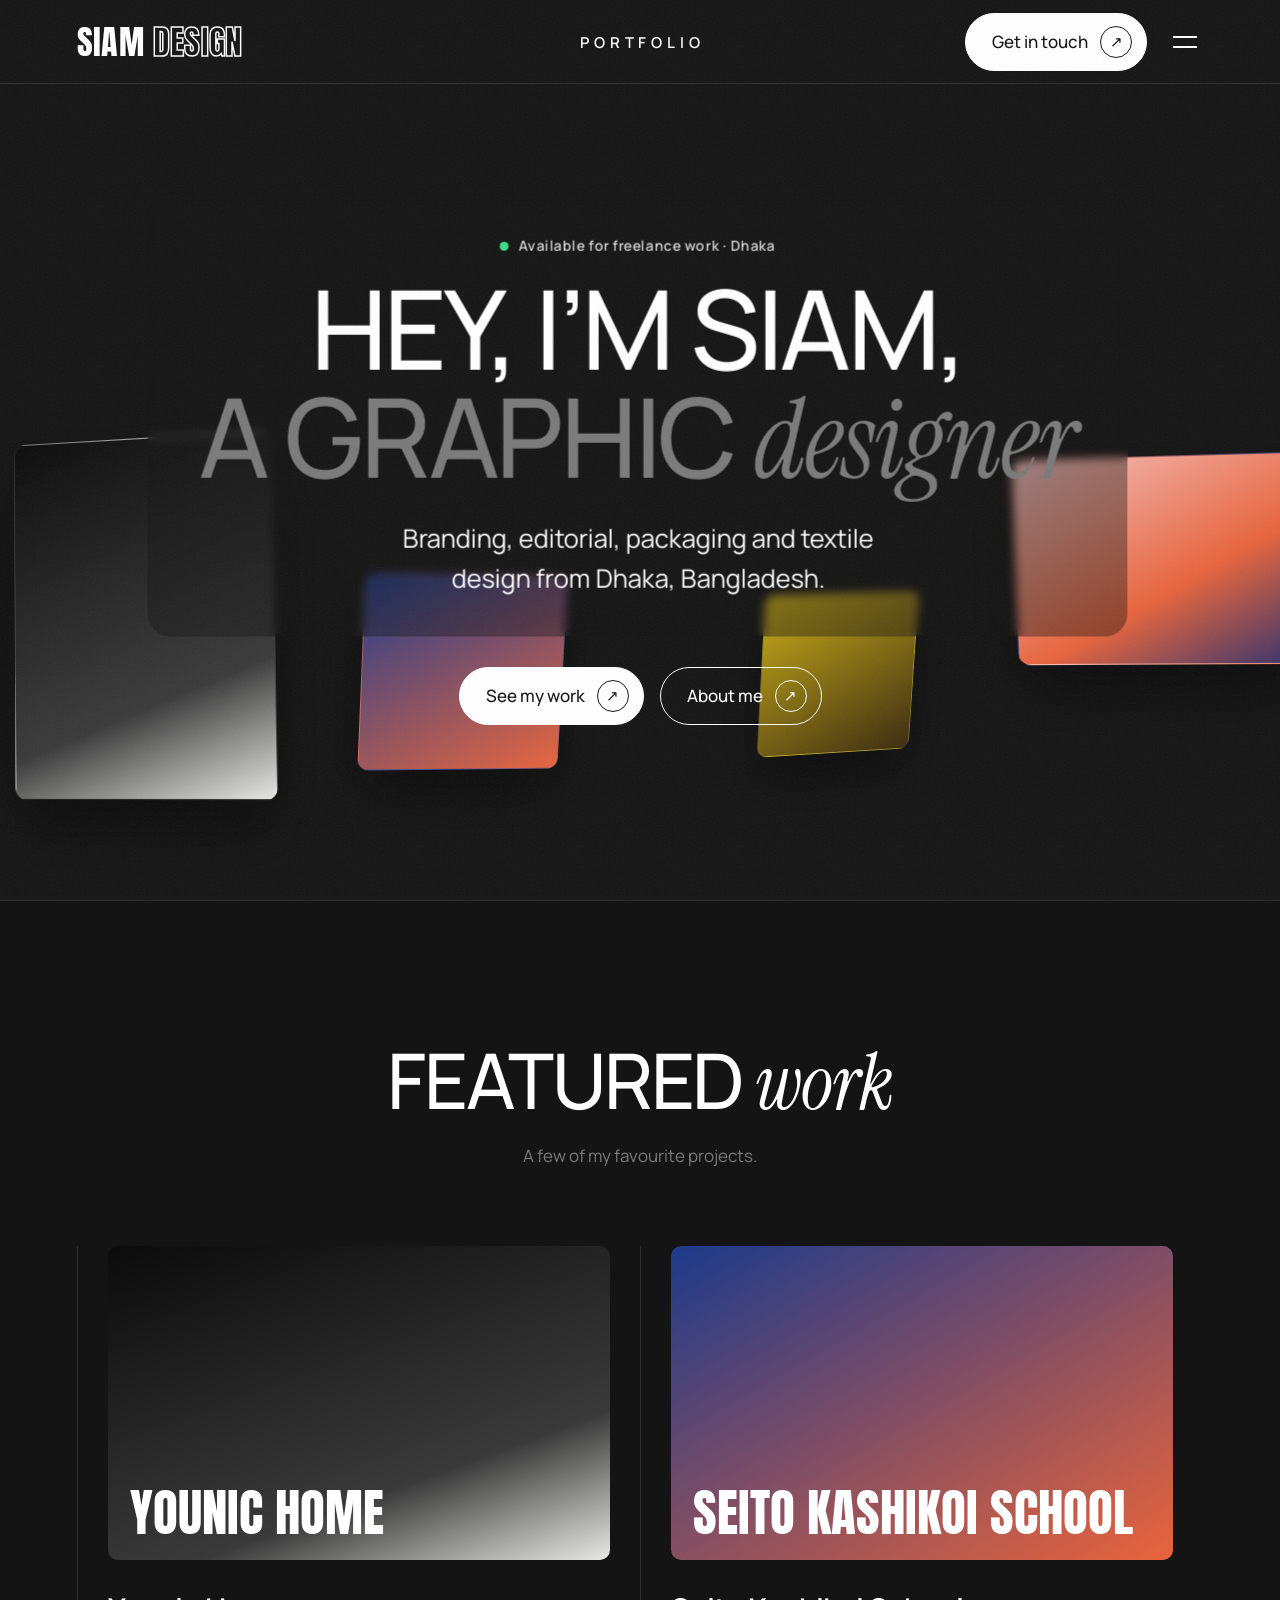
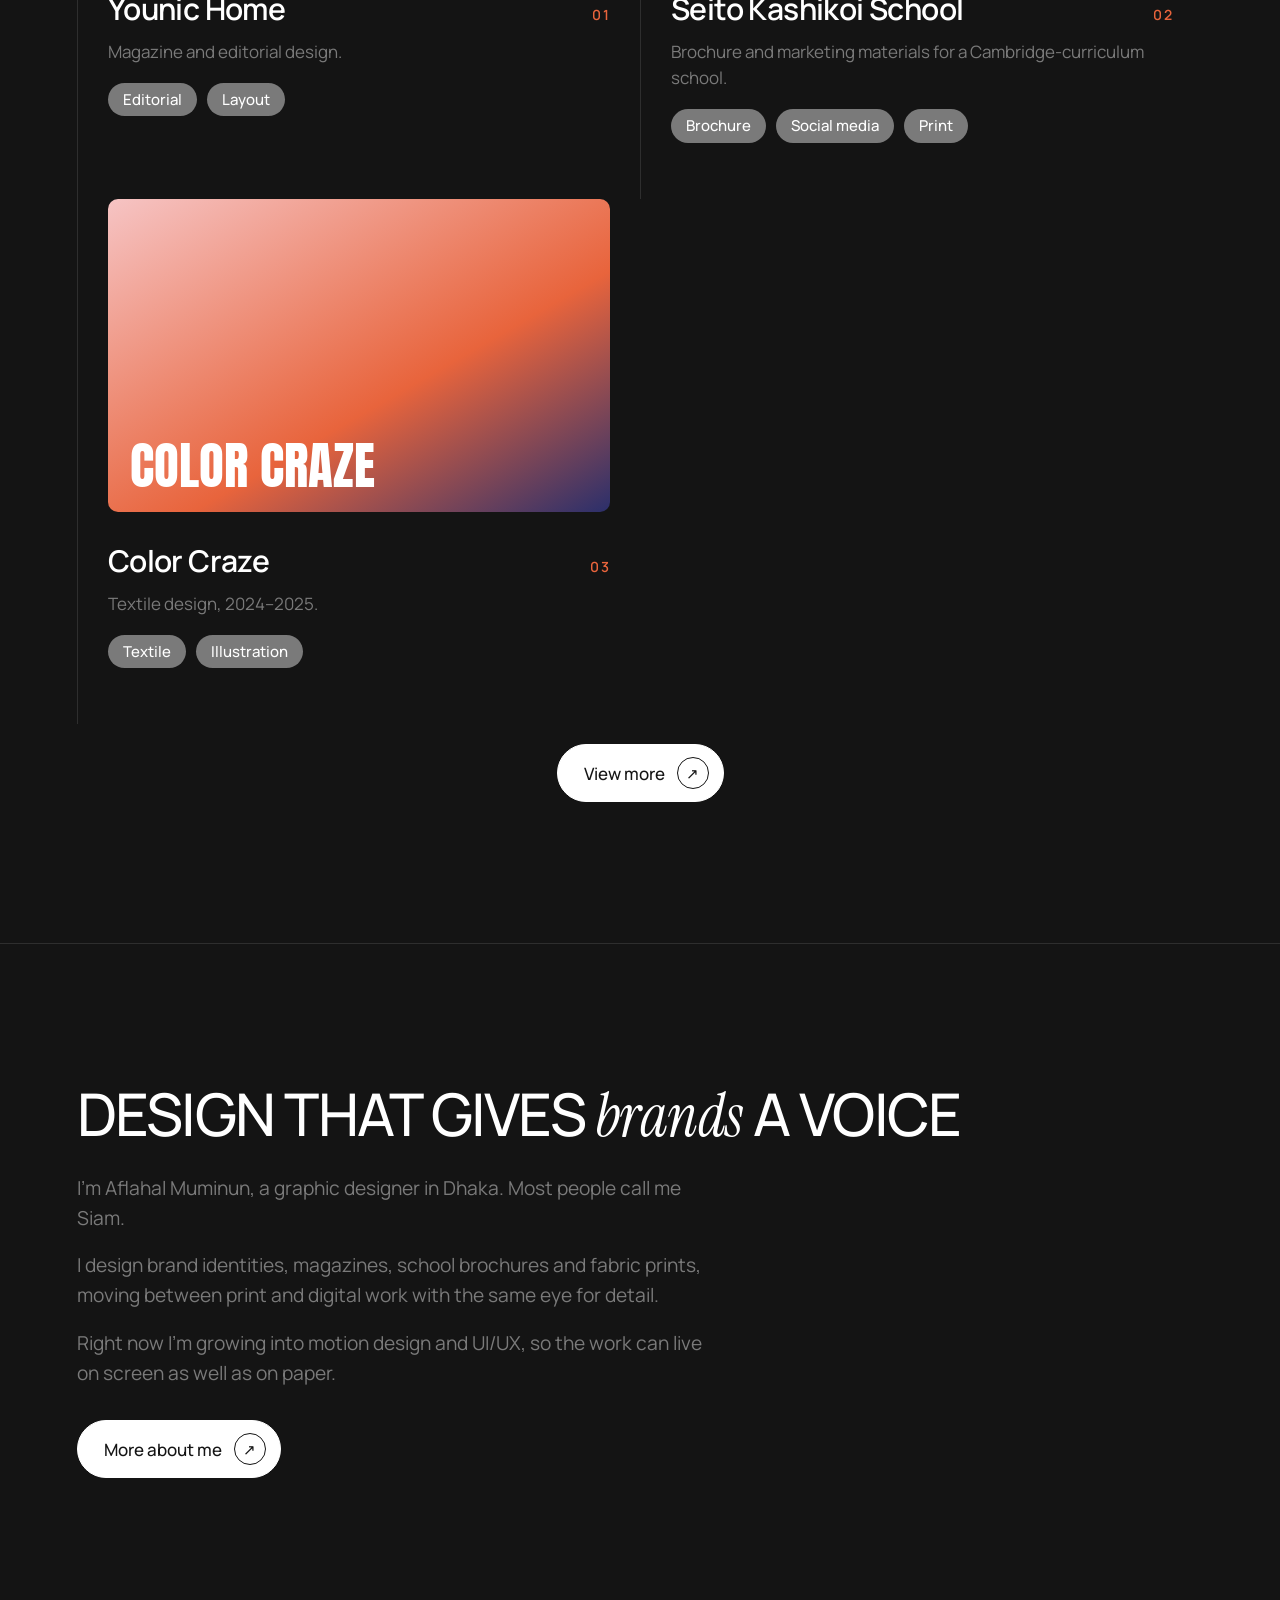
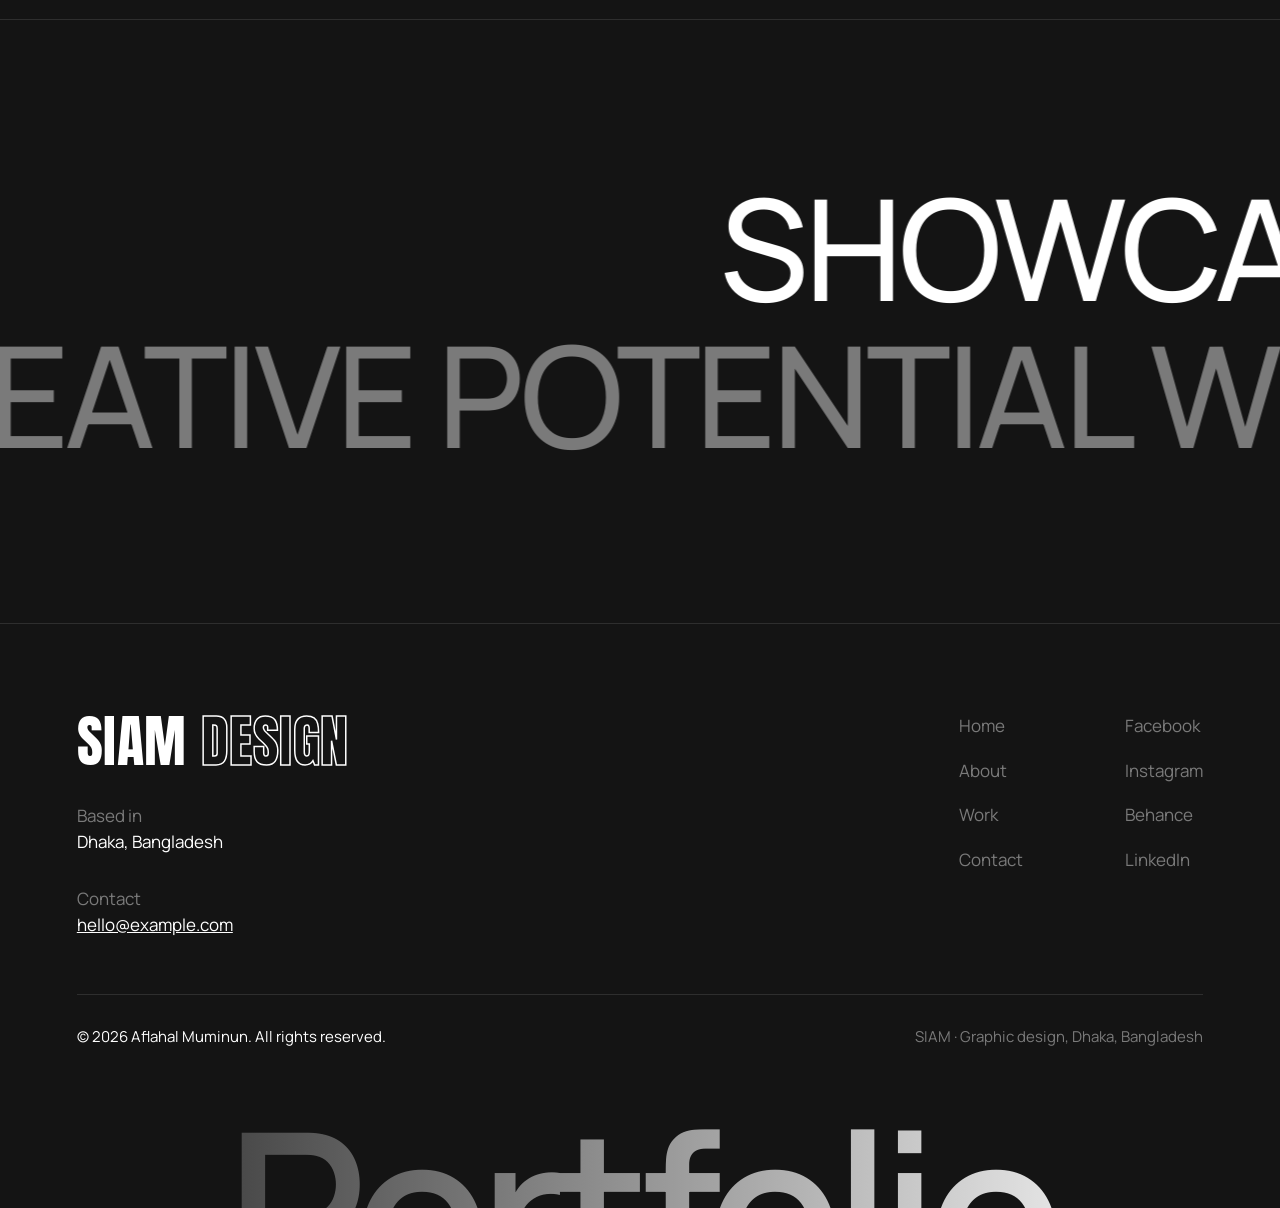
==== commit 1d63c9f4: "Add files via upload" ====
--- a/index.html
+++ b/index.html
@@ -3,17 +3,23 @@
 <head>
 <meta charset="utf-8">
 <meta name="color-scheme" content="dark">
+<meta name="description" content="Aflahal Muminun (Siam) is a graphic designer in Dhaka, Bangladesh, working in branding, editorial, packaging and textile design.">
+<meta property="og:type" content="website">
+<meta property="og:title" content="Aflahal Muminun (Siam) – Graphic Designer">
+<meta property="og:description" content="Branding, editorial, packaging and textile design from Dhaka, Bangladesh.">
+<meta property="og:image" content="https://nisansiam.github.io/portfolio/og.png">
+<meta property="og:url" content="https://nisansiam.github.io/portfolio/">
+<meta name="twitter:card" content="summary_large_image">
+<meta name="twitter:image" content="https://nisansiam.github.io/portfolio/og.png">
 <meta name="viewport" content="width=device-width, initial-scale=1, viewport-fit=cover">
 <title>Aflahal Muminun (Siam) – Graphic Designer</title>
 <link rel="preconnect" href="https://fonts.googleapis.com">
-<link rel="stylesheet" href="https://fonts.googleapis.com/css2?family=Anton&family=Manrope:wght@400;500;600;700&display=swap">
+<link rel="stylesheet" href="https://fonts.googleapis.com/css2?family=Anton&family=Manrope:wght@400;500;600;700&family=Instrument+Serif:ital@0;1&display=swap">
 <link rel="stylesheet" href="style.css">
-<link rel="stylesheet" href="symbiote-cta.css">
 </head>
 <body data-page="home">
 <div id="app"></div>
 <script src="content.js"></script>
 <script src="site.js"></script>
-<script src="symbiote-cta.js"></script>
 </body>
 </html>
--- a/style.css
+++ b/style.css
@@ -1,4 +1,4 @@
-:root{--bg:#141414;--bg2:#222;--fg:#fff;--mute:#7a7a7a;--line:#2e2e2e;--pill:#fff;--pillfg:#141414;color-scheme:dark;box-sizing:border-box;padding-top:env(safe-area-inset-top,0px);padding-bottom:env(safe-area-inset-bottom,0px)}
+:root{--ac:#e8643c;--bg:#141414;--bg2:#222;--fg:#fff;--mute:#7a7a7a;--line:#2e2e2e;--pill:#fff;--pillfg:#141414;color-scheme:dark;box-sizing:border-box;padding-top:env(safe-area-inset-top,0px);padding-bottom:env(safe-area-inset-bottom,0px)}
 
 html{scroll-padding-top:100px;scroll-behavior:smooth}
 *{box-sizing:border-box;margin:0}
@@ -25,8 +25,8 @@
 #menu .x{position:absolute;top:calc(env(safe-area-inset-top,0px) + 24px);right:clamp(20px,6vw,96px);background:none;border:1px solid var(--line);color:var(--fg);width:44px;height:44px;font-size:24px;cursor:pointer}
 #menu .soc{display:flex;gap:22px;margin-top:20px;font-size:15px;flex-wrap:wrap;justify-content:center}
 .hero{min-height:max(calc(100svh - 84px),54vw);position:relative;overflow:hidden;text-align:center;display:flex;flex-direction:column;align-items:center;justify-content:center;padding:56px 0 120px}
-.hero h1{font-size:clamp(46px,10.5vw,170px);position:relative;z-index:2;pointer-events:none}
-.hero h1 em{font-style:normal;color:var(--mute)}
+.hero h1{font-size:clamp(42px,8.6vw,132px);position:relative;z-index:2;pointer-events:none}
+.hero h1 .mu{color:var(--mute)}
 .hero p{position:relative;z-index:3;font-size:clamp(18px,2vw,26px);margin:30px 0 28px;max-width:30ch}
 .btns{position:relative;z-index:3;display:flex;gap:16px;flex-wrap:wrap;justify-content:center}
 .fl{position:absolute;border-radius:12px;z-index:1;display:flex;align-items:flex-end;padding:14px;font:400 clamp(18px,2.4vw,34px)/1 Anton,Impact,sans-serif;text-transform:uppercase;will-change:transform;overflow:hidden;color:#fff}
@@ -133,3 +133,46 @@
 .hero.d3{perspective:1400px;perspective-origin:50% 45%}
 .hero.d3 .stage{transform-style:preserve-3d}
 .fl{box-shadow:0 26px 60px rgba(0,0,0,.5);border:1px solid rgba(255,255,255,.07);backface-visibility:hidden}
+
+::selection{background:var(--ac);color:#fff}
+.sf{font-family:'Instrument Serif',Georgia,'Times New Roman',serif;font-style:italic;font-weight:400;text-transform:none;letter-spacing:-.01em}
+.imw{overflow:hidden;border-radius:10px;margin-bottom:26px}
+.imw>*{margin:0!important;border-radius:0!important;transition:transform .9s cubic-bezier(.2,.7,.2,1)}
+.card:hover .imw>*{transform:scale(1.06)}
+.cr{display:flex;justify-content:space-between;align-items:baseline;gap:16px}
+.card h3{transition:color .3s}.card:hover h3{color:var(--ac)}
+.num{font:600 14px/1 Manrope,sans-serif;color:var(--ac);letter-spacing:.1em}
+.tile{transition:border-color .3s,transform .3s}.tile:hover{border-color:var(--ac)}
+.pill{transition:transform .25s ease,background .2s}
+.av{display:inline-flex;align-items:center;gap:10px;font-size:14px;font-weight:600;letter-spacing:.04em;margin-bottom:18px;color:#d6d6d6}
+.av i{width:9px;height:9px;border-radius:50%;background:#3ddc84;animation:pulse 2s infinite}
+@keyframes pulse{0%{box-shadow:0 0 0 0 rgba(61,220,132,.6)}70%{box-shadow:0 0 0 10px rgba(61,220,132,0)}100%{box-shadow:0 0 0 0 rgba(61,220,132,0)}}
+@keyframes rise{from{opacity:0;transform:translateY(34px)}}
+@keyframes fadein{from{opacity:0}}
+.hbox>*{animation:rise 1s cubic-bezier(.2,.7,.2,1) both}.hbox>*:nth-child(2){animation-delay:.08s}.hbox>*:nth-child(3){animation-delay:.16s}
+.hero .btns{animation:rise 1s .35s cubic-bezier(.2,.7,.2,1) both}
+.fl{animation:fadein 1.4s .2s both}
+.rv{opacity:0;transform:translateY(28px);transition:opacity .9s cubic-bezier(.2,.7,.2,1),transform .9s cubic-bezier(.2,.7,.2,1)}
+.rv.in{opacity:1;transform:none}
+body::after{content:"";position:fixed;inset:0;z-index:55;pointer-events:none;opacity:.07;background-image:url("data:image/svg+xml;utf8,%3Csvg xmlns='http://www.w3.org/2000/svg' width='160' height='160'%3E%3Cfilter id='n'%3E%3CfeTurbulence type='fractalNoise' baseFrequency='.9' numOctaves='2' stitchTiles='stitch'/%3E%3C/filter%3E%3Crect width='100%25' height='100%25' filter='url(%23n)'/%3E%3C/svg%3E")}
+#pg{position:fixed;top:0;left:0;height:2px;width:0;background:var(--ac);z-index:90}
+#cur{position:fixed;left:0;top:0;width:0;height:0;border-radius:50%;background:var(--ac);color:#fff;display:grid;place-items:center;z-index:95;pointer-events:none;opacity:0;transition:width .25s,height .25s,opacity .2s;font:600 14px Manrope,sans-serif}
+#cur.vis{opacity:1}#cur.on{width:92px;height:92px}#cur span{opacity:0;transition:opacity .2s}#cur.on span{opacity:1}
+.hascur .card{cursor:none}
+.pt{font-size:clamp(40px,7vw,112px);font-weight:500;text-transform:uppercase;letter-spacing:-.03em;line-height:.98;margin-top:28px}
+.ps{color:var(--mute);font-size:clamp(18px,1.8vw,24px);max-width:48ch;margin:22px 0 20px}
+.back{color:var(--mute);text-decoration:none}.back:hover{color:var(--fg)}
+.meta{display:flex;gap:clamp(24px,5vw,72px);flex-wrap:wrap;margin-top:32px}
+.meta dt{font-weight:700}.meta dd{margin:0;color:var(--mute)}
+.pcov{margin:clamp(36px,5vw,72px) 0}
+.pcov .ph{aspect-ratio:16/9;margin:0;border-radius:12px}
+.gi{width:100%;height:auto;display:block;border-radius:12px}
+.cs{display:grid;grid-template-columns:1fr 2fr;gap:clamp(20px,5vw,80px);padding:clamp(28px,4vw,56px) 0;border-top:1px solid var(--line)}
+.csl{font:600 15px Manrope,sans-serif;text-transform:uppercase;letter-spacing:.12em;display:flex;gap:14px;align-items:baseline}
+.cst p{font-size:clamp(17px,1.5vw,21px);color:#bcbcbc}.cst p+p{margin-top:16px}
+.gals{display:grid;gap:clamp(16px,2vw,28px);margin-top:clamp(28px,4vw,56px)}
+.next{display:block;margin-top:clamp(64px,9vw,140px);padding-top:clamp(28px,4vw,56px);border-top:1px solid var(--line);text-decoration:none}
+.next .nt{display:block;font-size:clamp(34px,6vw,96px);font-weight:500;text-transform:uppercase;letter-spacing:-.03em;line-height:1;margin-top:12px;transition:color .3s}
+.next:hover .nt{color:var(--ac)}.next i{font-style:normal}
+@media (max-width:860px){.cs{grid-template-columns:1fr}}
+@media (prefers-reduced-motion:reduce){.hbox>*,.hero .btns,.fl{animation:none}}
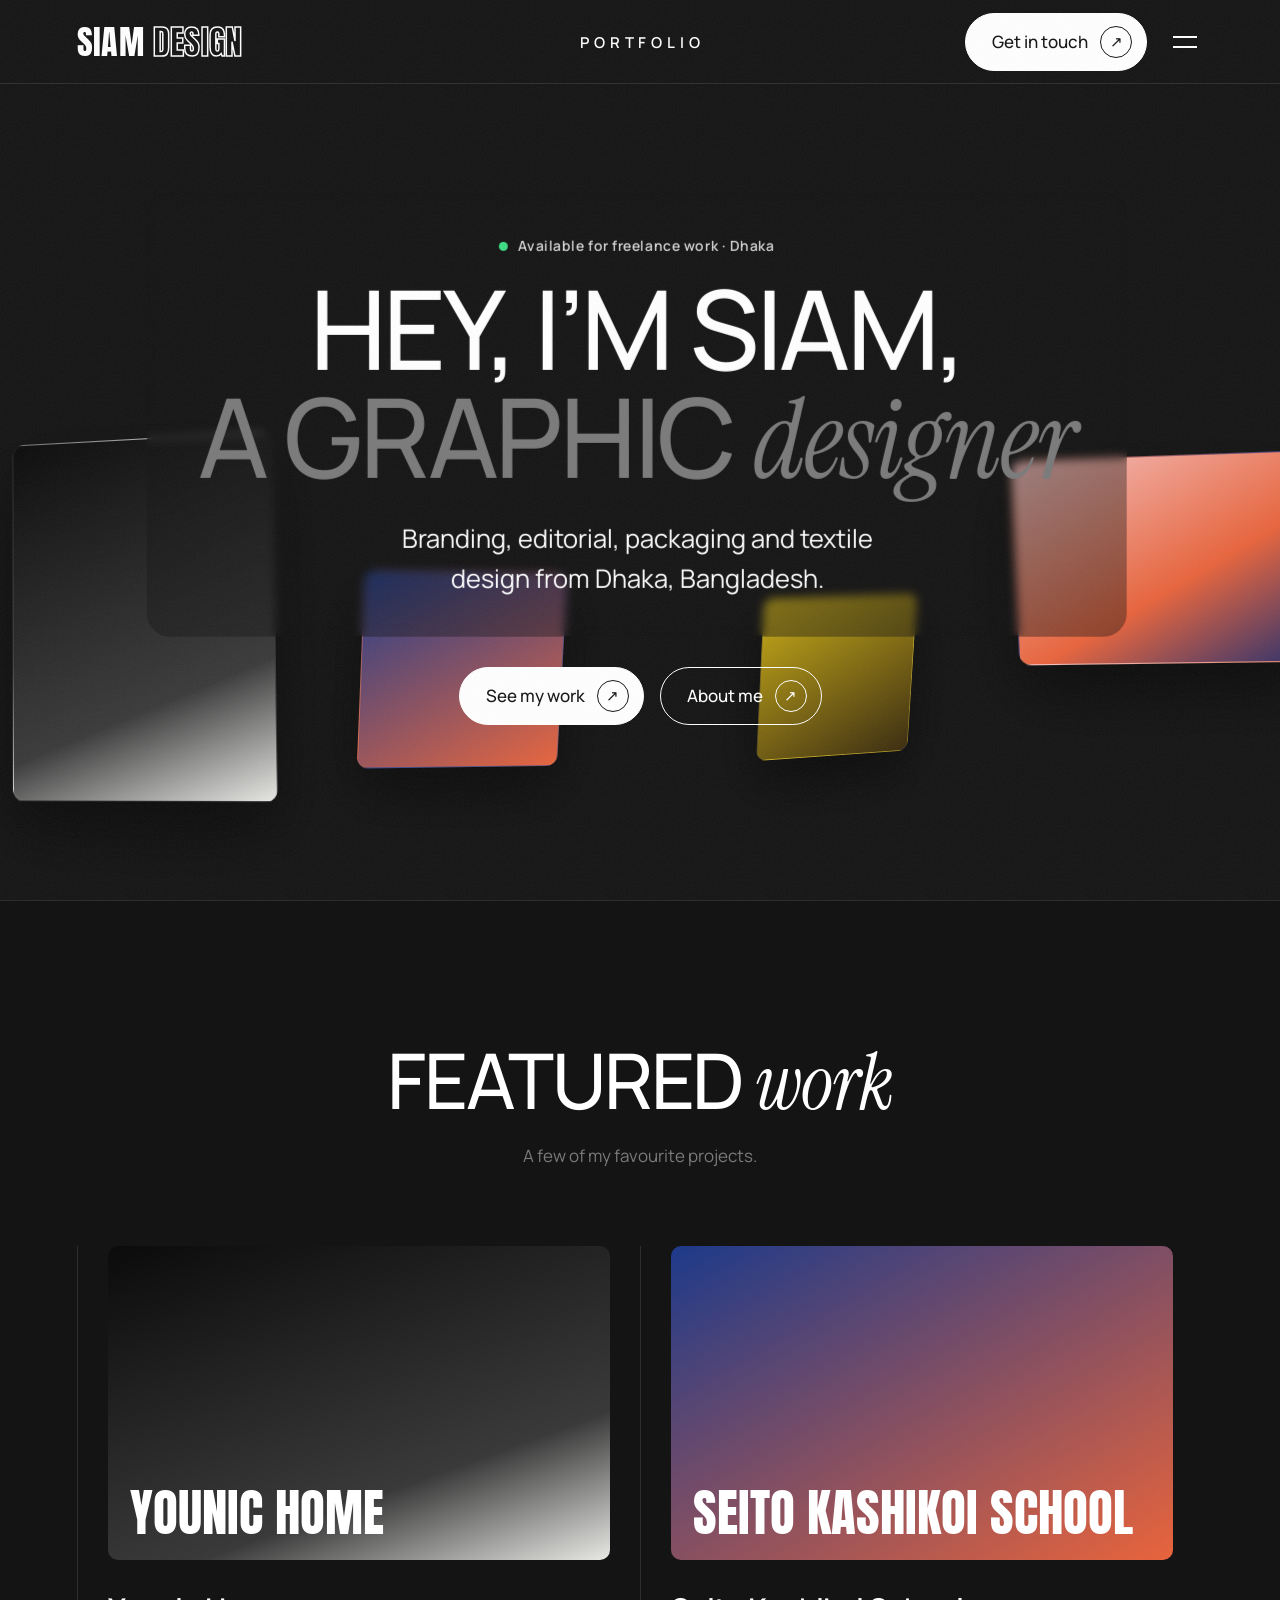
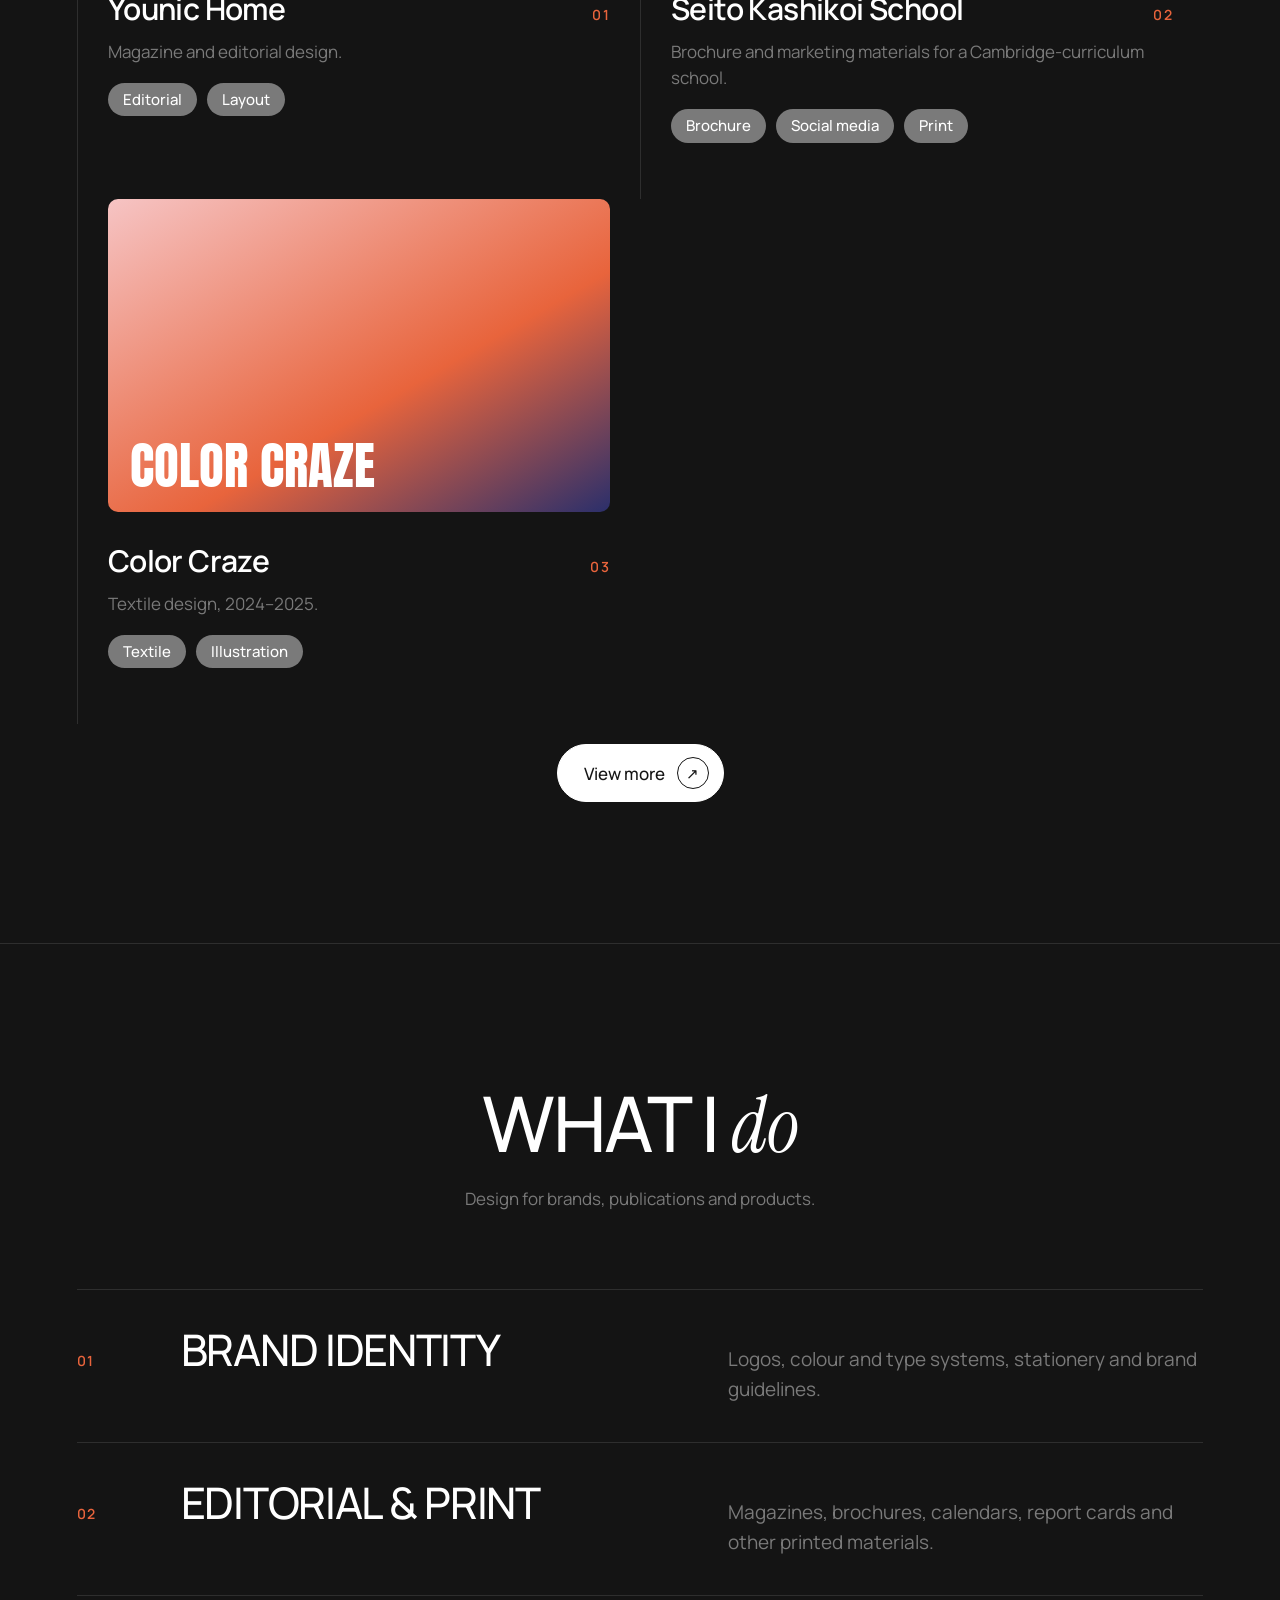
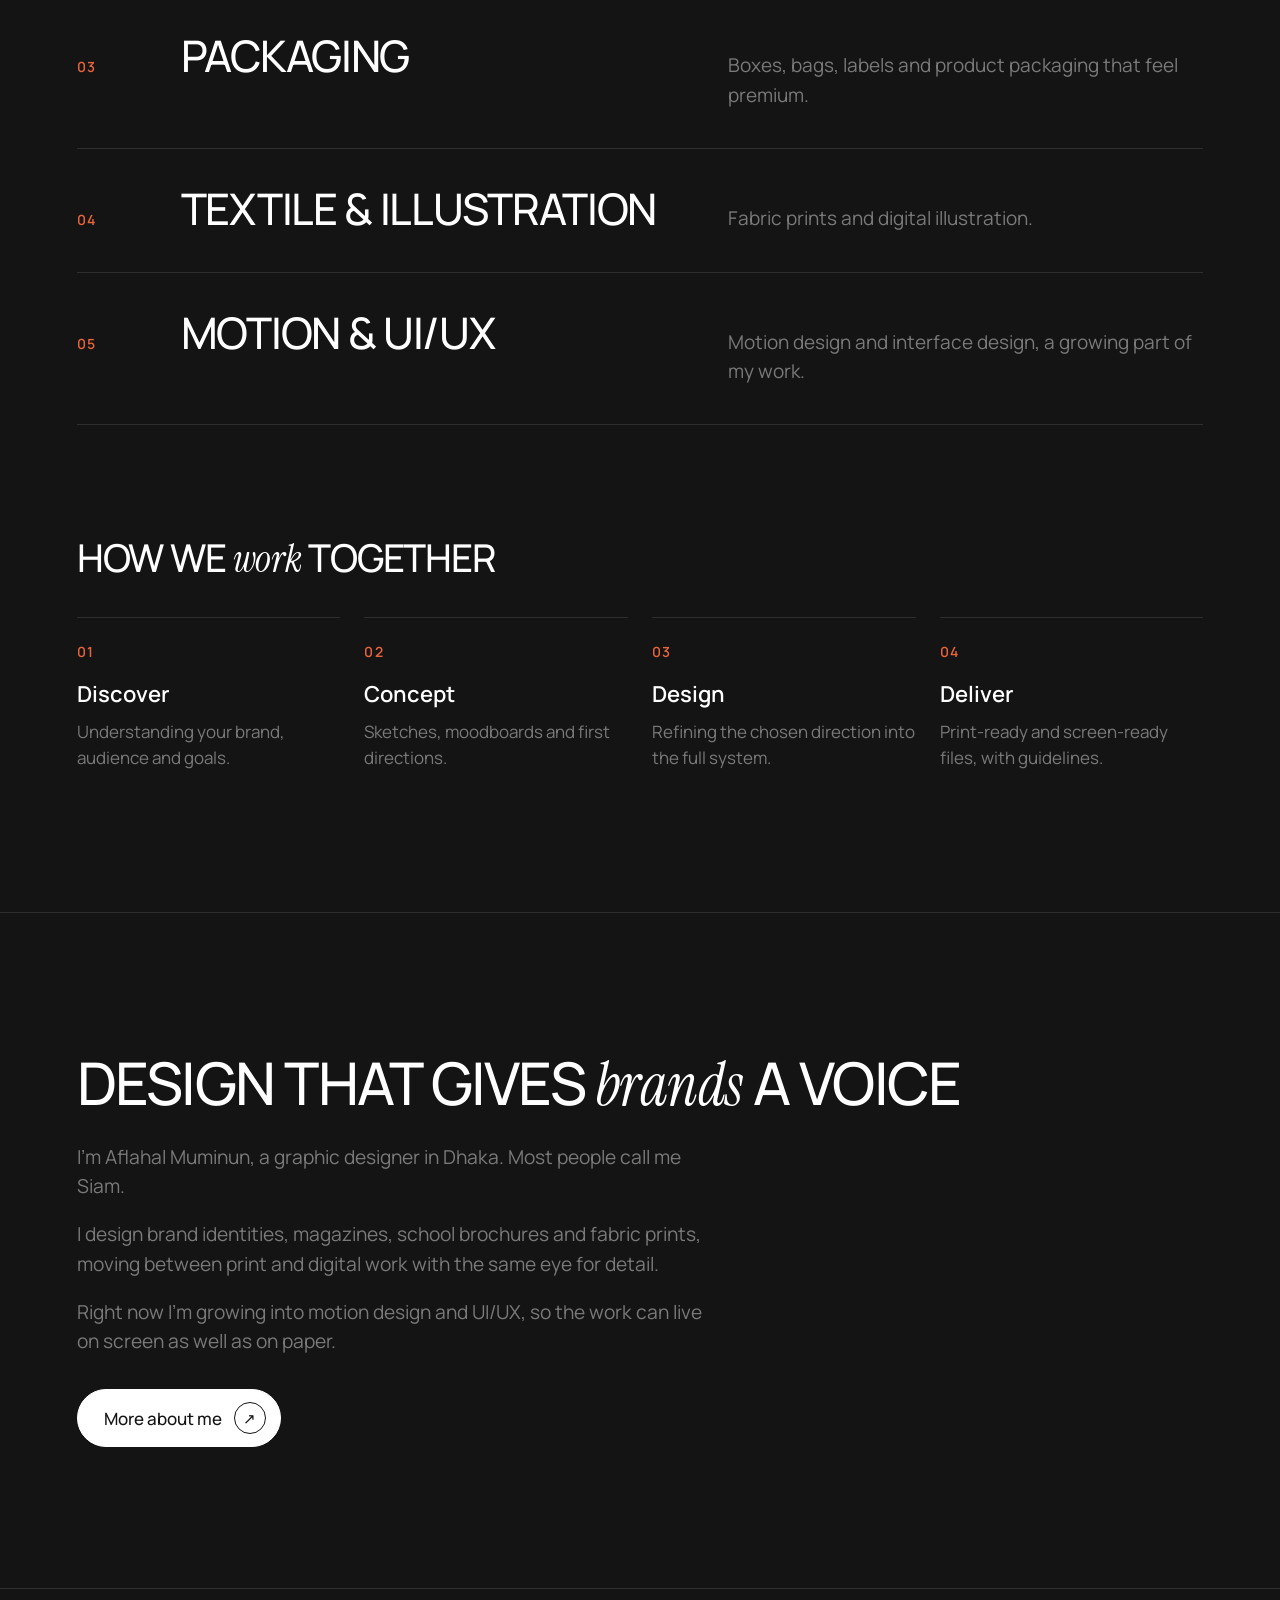
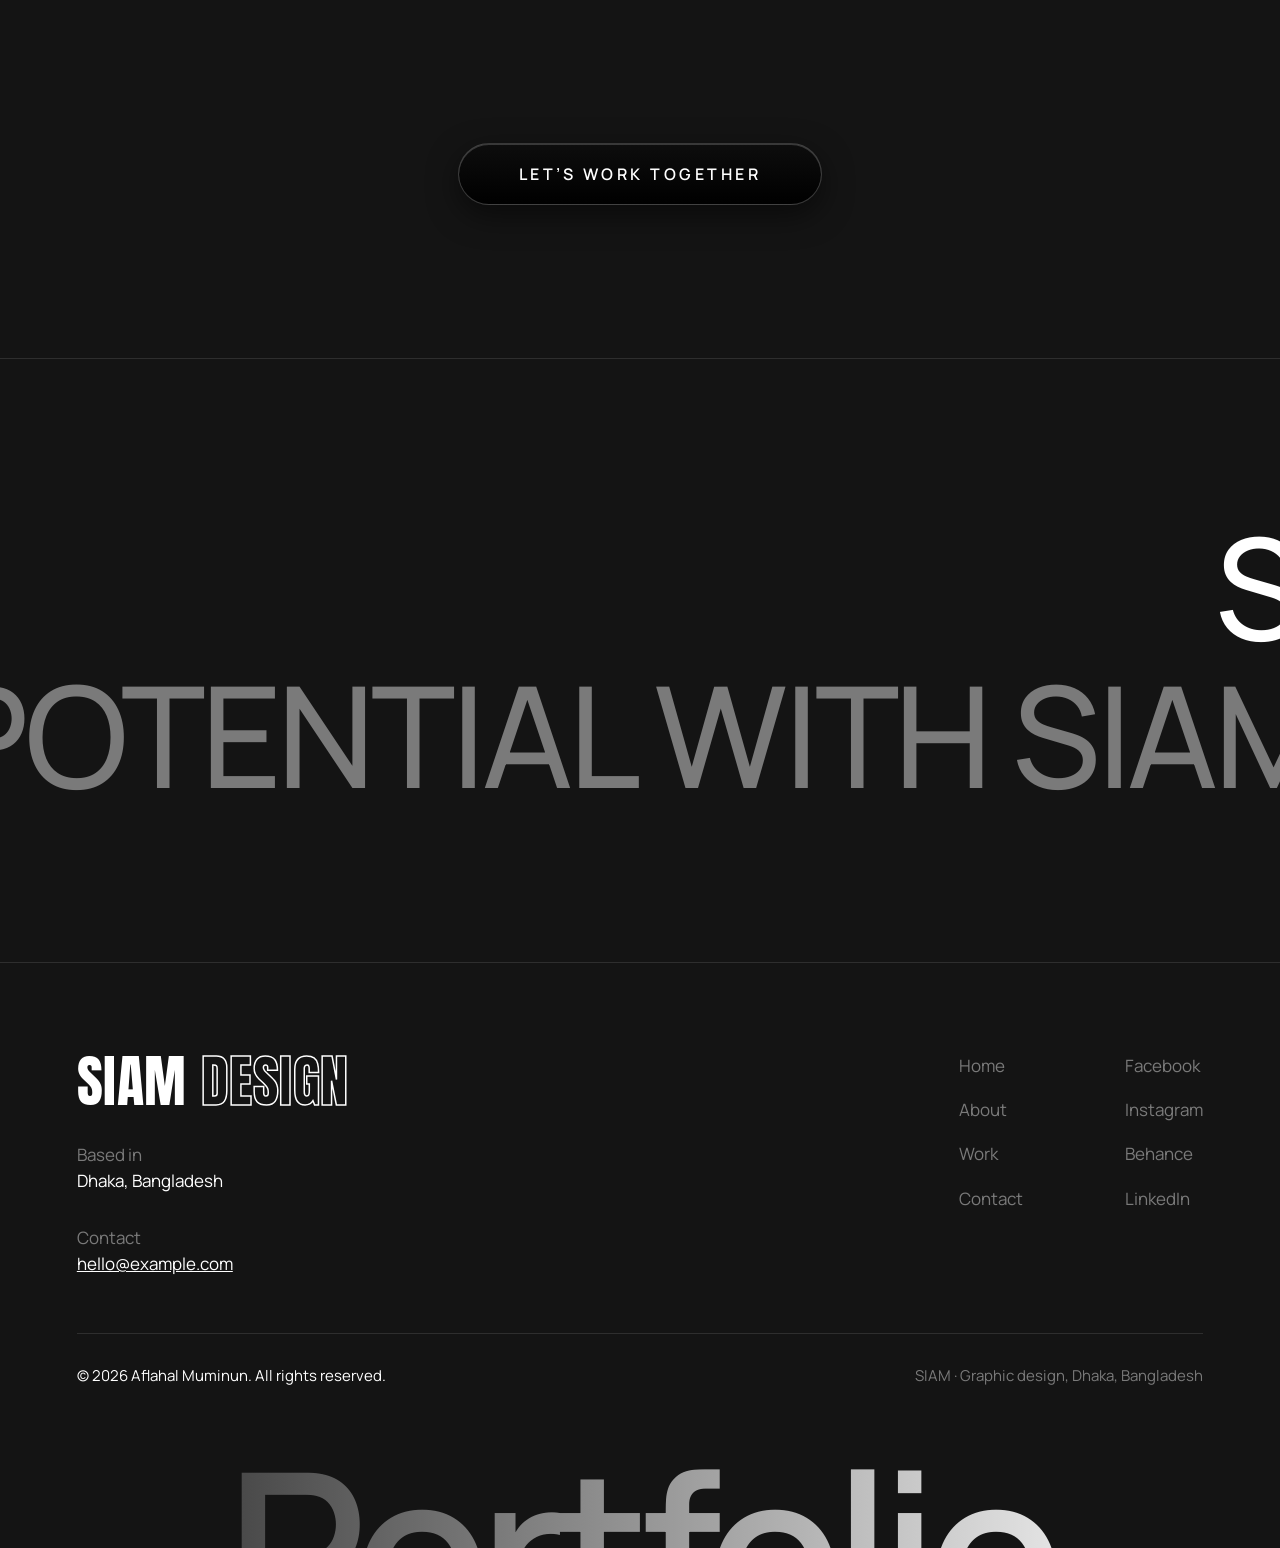
==== commit fca63c2e: "Add files via upload" ====
--- a/index.html
+++ b/index.html
@@ -16,10 +16,12 @@
 <link rel="preconnect" href="https://fonts.googleapis.com">
 <link rel="stylesheet" href="https://fonts.googleapis.com/css2?family=Anton&family=Manrope:wght@400;500;600;700&family=Instrument+Serif:ital@0;1&display=swap">
 <link rel="stylesheet" href="style.css">
+<link rel="stylesheet" href="symbiote-cta.css">
 </head>
 <body data-page="home">
 <div id="app"></div>
 <script src="content.js"></script>
 <script src="site.js"></script>
+<script src="symbiote-cta.js"></script>
 </body>
 </html>
--- a/style.css
+++ b/style.css
@@ -138,7 +138,7 @@
 .sf{font-family:'Instrument Serif',Georgia,'Times New Roman',serif;font-style:italic;font-weight:400;text-transform:none;letter-spacing:-.01em}
 .imw{overflow:hidden;border-radius:10px;margin-bottom:26px}
 .imw>*{margin:0!important;border-radius:0!important;transition:transform .9s cubic-bezier(.2,.7,.2,1)}
-.card:hover .imw>*{transform:scale(1.06)}
+.card:hover .imw>*{transform:scale(var(--zoom,1.06))}
 .cr{display:flex;justify-content:space-between;align-items:baseline;gap:16px}
 .card h3{transition:color .3s}.card:hover h3{color:var(--ac)}
 .num{font:600 14px/1 Manrope,sans-serif;color:var(--ac);letter-spacing:.1em}
@@ -152,12 +152,12 @@
 .hbox>*{animation:rise 1s cubic-bezier(.2,.7,.2,1) both}.hbox>*:nth-child(2){animation-delay:.08s}.hbox>*:nth-child(3){animation-delay:.16s}
 .hero .btns{animation:rise 1s .35s cubic-bezier(.2,.7,.2,1) both}
 .fl{animation:fadein 1.4s .2s both}
-.rv{opacity:0;transform:translateY(28px);transition:opacity .9s cubic-bezier(.2,.7,.2,1),transform .9s cubic-bezier(.2,.7,.2,1)}
+.rv{opacity:0;transform:translateY(var(--rvd,28px));transition:opacity var(--rvs,.9s) cubic-bezier(.2,.7,.2,1),transform var(--rvs,.9s) cubic-bezier(.2,.7,.2,1)}
 .rv.in{opacity:1;transform:none}
-body::after{content:"";position:fixed;inset:0;z-index:55;pointer-events:none;opacity:.07;background-image:url("data:image/svg+xml;utf8,%3Csvg xmlns='http://www.w3.org/2000/svg' width='160' height='160'%3E%3Cfilter id='n'%3E%3CfeTurbulence type='fractalNoise' baseFrequency='.9' numOctaves='2' stitchTiles='stitch'/%3E%3C/filter%3E%3Crect width='100%25' height='100%25' filter='url(%23n)'/%3E%3C/svg%3E")}
+body::after{content:"";position:fixed;inset:0;z-index:55;pointer-events:none;opacity:var(--grain,.07);background-image:url("data:image/svg+xml;utf8,%3Csvg xmlns='http://www.w3.org/2000/svg' width='160' height='160'%3E%3Cfilter id='n'%3E%3CfeTurbulence type='fractalNoise' baseFrequency='.9' numOctaves='2' stitchTiles='stitch'/%3E%3C/filter%3E%3Crect width='100%25' height='100%25' filter='url(%23n)'/%3E%3C/svg%3E")}
 #pg{position:fixed;top:0;left:0;height:2px;width:0;background:var(--ac);z-index:90}
 #cur{position:fixed;left:0;top:0;width:0;height:0;border-radius:50%;background:var(--ac);color:#fff;display:grid;place-items:center;z-index:95;pointer-events:none;opacity:0;transition:width .25s,height .25s,opacity .2s;font:600 14px Manrope,sans-serif}
-#cur.vis{opacity:1}#cur.on{width:92px;height:92px}#cur span{opacity:0;transition:opacity .2s}#cur.on span{opacity:1}
+#cur.vis{opacity:1}#cur.on{width:var(--cursz,92px);height:var(--cursz,92px)}#cur span{opacity:0;transition:opacity .2s}#cur.on span{opacity:1}
 .hascur .card{cursor:none}
 .pt{font-size:clamp(40px,7vw,112px);font-weight:500;text-transform:uppercase;letter-spacing:-.03em;line-height:.98;margin-top:28px}
 .ps{color:var(--mute);font-size:clamp(18px,1.8vw,24px);max-width:48ch;margin:22px 0 20px}
@@ -176,3 +176,21 @@
 .next:hover .nt{color:var(--ac)}.next i{font-style:normal}
 @media (max-width:860px){.cs{grid-template-columns:1fr}}
 @media (prefers-reduced-motion:reduce){.hbox>*,.hero .btns,.fl{animation:none}}
+
+.nointro .hbox>*,.nointro .hero .btns,.nointro .fl{animation:none}
+.svl{margin-top:clamp(40px,6vw,80px);border-top:1px solid var(--line)}
+.svr{display:grid;grid-template-columns:80px 1.1fr 1fr;gap:24px;align-items:baseline;padding:clamp(24px,3vw,38px) 0;border-bottom:1px solid var(--line)}
+.svr h3{font-size:clamp(26px,3.4vw,52px);font-weight:500;text-transform:uppercase;letter-spacing:-.03em;line-height:1;transition:color .3s}
+.svr:hover h3{color:var(--ac)}
+.svr p{color:var(--mute);font-size:19px;max-width:44ch}
+.prt{font-size:clamp(24px,3vw,40px);font-weight:500;text-transform:uppercase;letter-spacing:-.03em;margin:clamp(56px,8vw,110px) 0 28px}
+.steps{display:grid;grid-template-columns:repeat(4,1fr);gap:24px}
+.stp{border-top:1px solid var(--line);padding-top:20px}
+.stp h4{font-size:22px;font-weight:600;margin:12px 0 8px}
+.stp p{color:var(--mute)}
+@media (max-width:860px){.svr{grid-template-columns:48px 1fr}.svr p{grid-column:2}.steps{grid-template-columns:1fr 1fr}}
+@media (max-width:560px){.steps{grid-template-columns:1fr}}
+.wa{position:fixed;right:calc(18px + env(safe-area-inset-right,0px));bottom:calc(18px + env(safe-area-inset-bottom,0px));z-index:62;display:inline-flex;align-items:center;gap:10px;background:#25d366;color:#fff;border-radius:99px;padding:13px 20px 13px 16px;font:600 15px Manrope,sans-serif;text-decoration:none;box-shadow:0 10px 30px rgba(0,0,0,.45);transition:transform .25s}
+.wa:hover{transform:translateY(-3px)}
+.wa svg{width:24px;height:24px;fill:currentColor;flex:none}
+@media (max-width:560px){.wa span{display:none}.wa{padding:14px}}
--- a/symbiote-cta.css
+++ b/symbiote-cta.css
@@ -0,0 +1,10 @@
+/* Symbiote CTA — styles. Self-contained; touches no other component. */
+.sym-sec{padding:clamp(80px,12vw,170px) 0;text-align:center;position:relative}
+.symbiote-cta{position:relative;z-index:45;display:inline-flex;align-items:center;justify-content:center;padding:22px clamp(34px,5vw,60px);border-radius:999px;background:linear-gradient(180deg,#0d0d0d,#000);color:#fff;border:1px solid rgba(255,255,255,.22);font:600 clamp(13px,1.4vw,16px)/1 Manrope,system-ui,sans-serif;letter-spacing:.22em;text-decoration:none;white-space:nowrap;box-shadow:inset 0 1px 0 rgba(255,255,255,.18),0 10px 30px rgba(0,0,0,.5);transition:border-color .4s,box-shadow .5s;-webkit-tap-highlight-color:transparent}
+.symbiote-cta[data-sym=stalking]{border-color:rgba(255,255,255,.35)}
+.symbiote-cta[data-sym=hunting]{border-color:rgba(255,255,255,.55);box-shadow:inset 0 1px 0 rgba(255,255,255,.3),0 0 26px rgba(255,255,255,.12),0 10px 30px rgba(0,0,0,.5)}
+.symbiote-cta[data-sym=critical],.symbiote-cta[data-sym=absorbing]{border-color:#fff;box-shadow:inset 0 0 18px rgba(255,255,255,.25),0 0 40px rgba(255,255,255,.25)}
+.symbiote-cta:hover,.symbiote-cta:focus-visible{border-color:#fff}
+.symbiote-cta:focus-visible{outline:2px solid #fff;outline-offset:5px}
+.sym-canvas{position:fixed;inset:0;width:100%;height:100%;pointer-events:none;z-index:44}
+.sym-canvas.over{z-index:46}
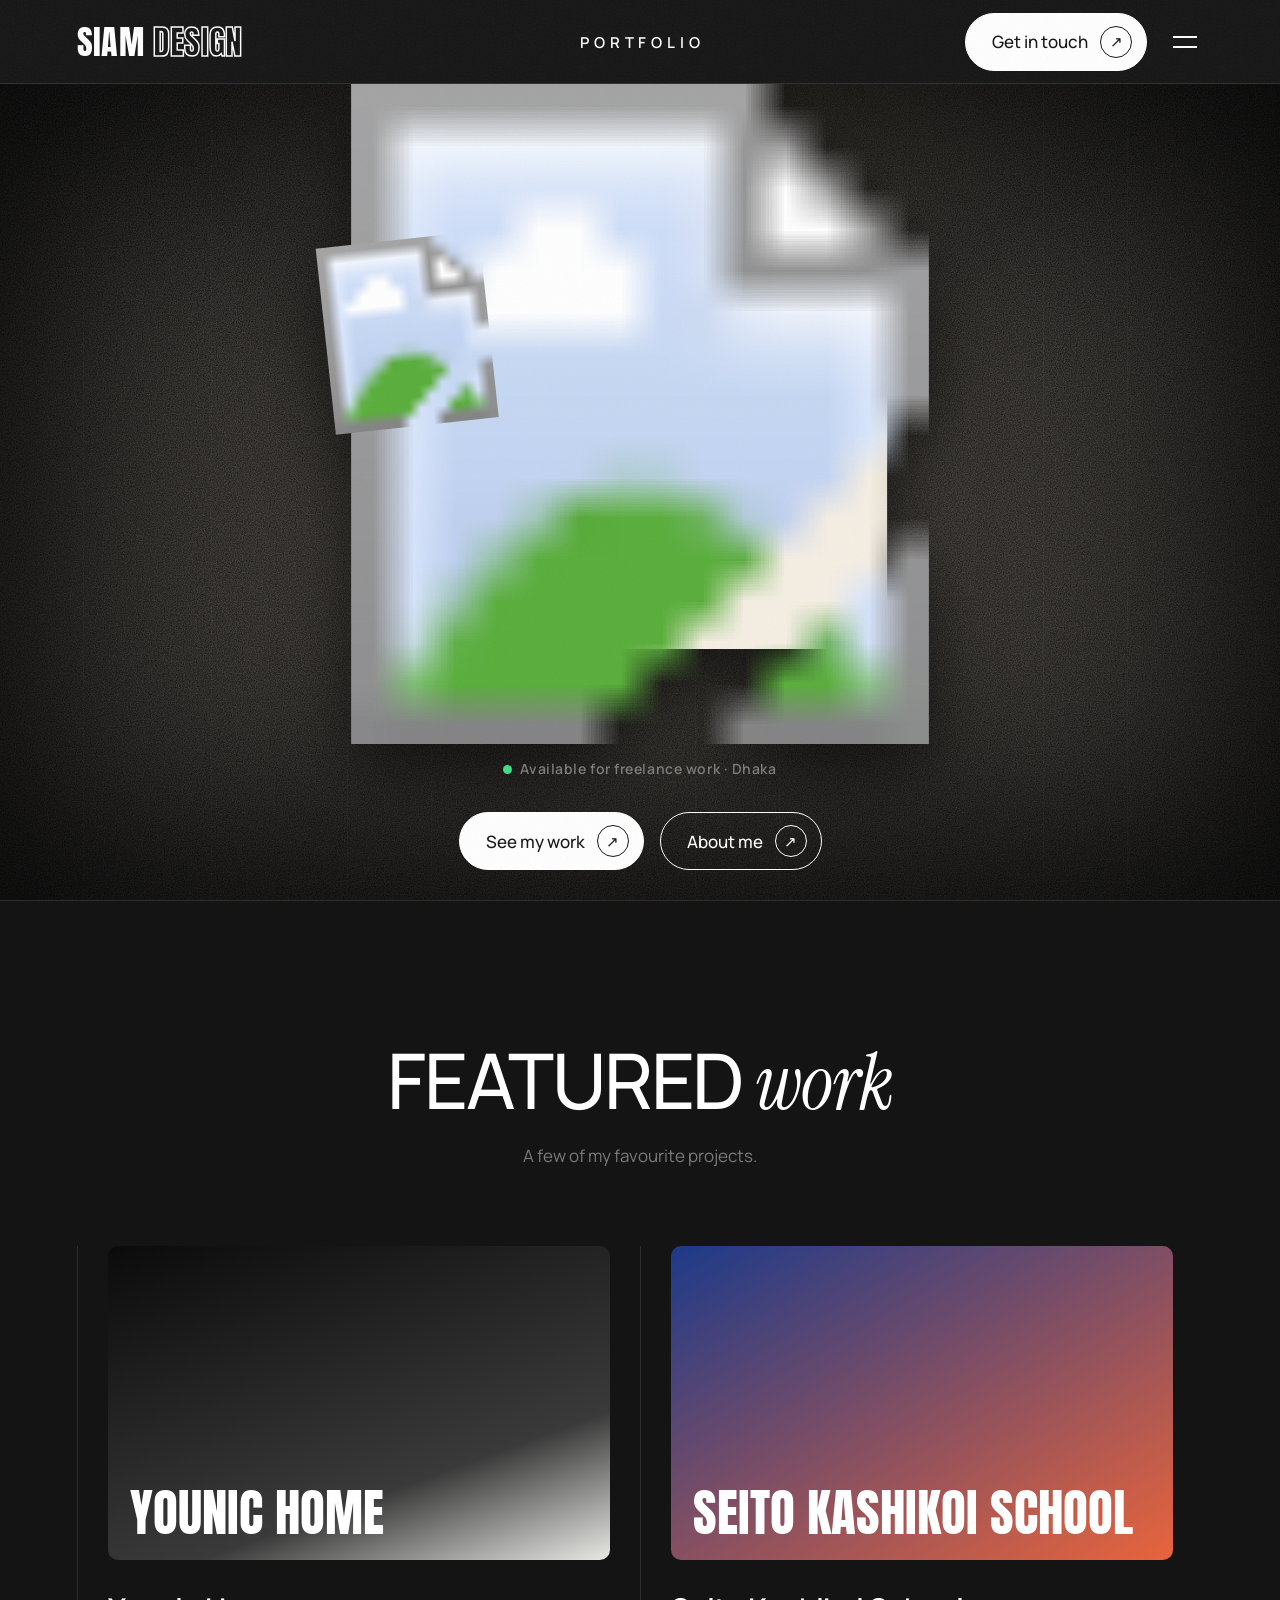
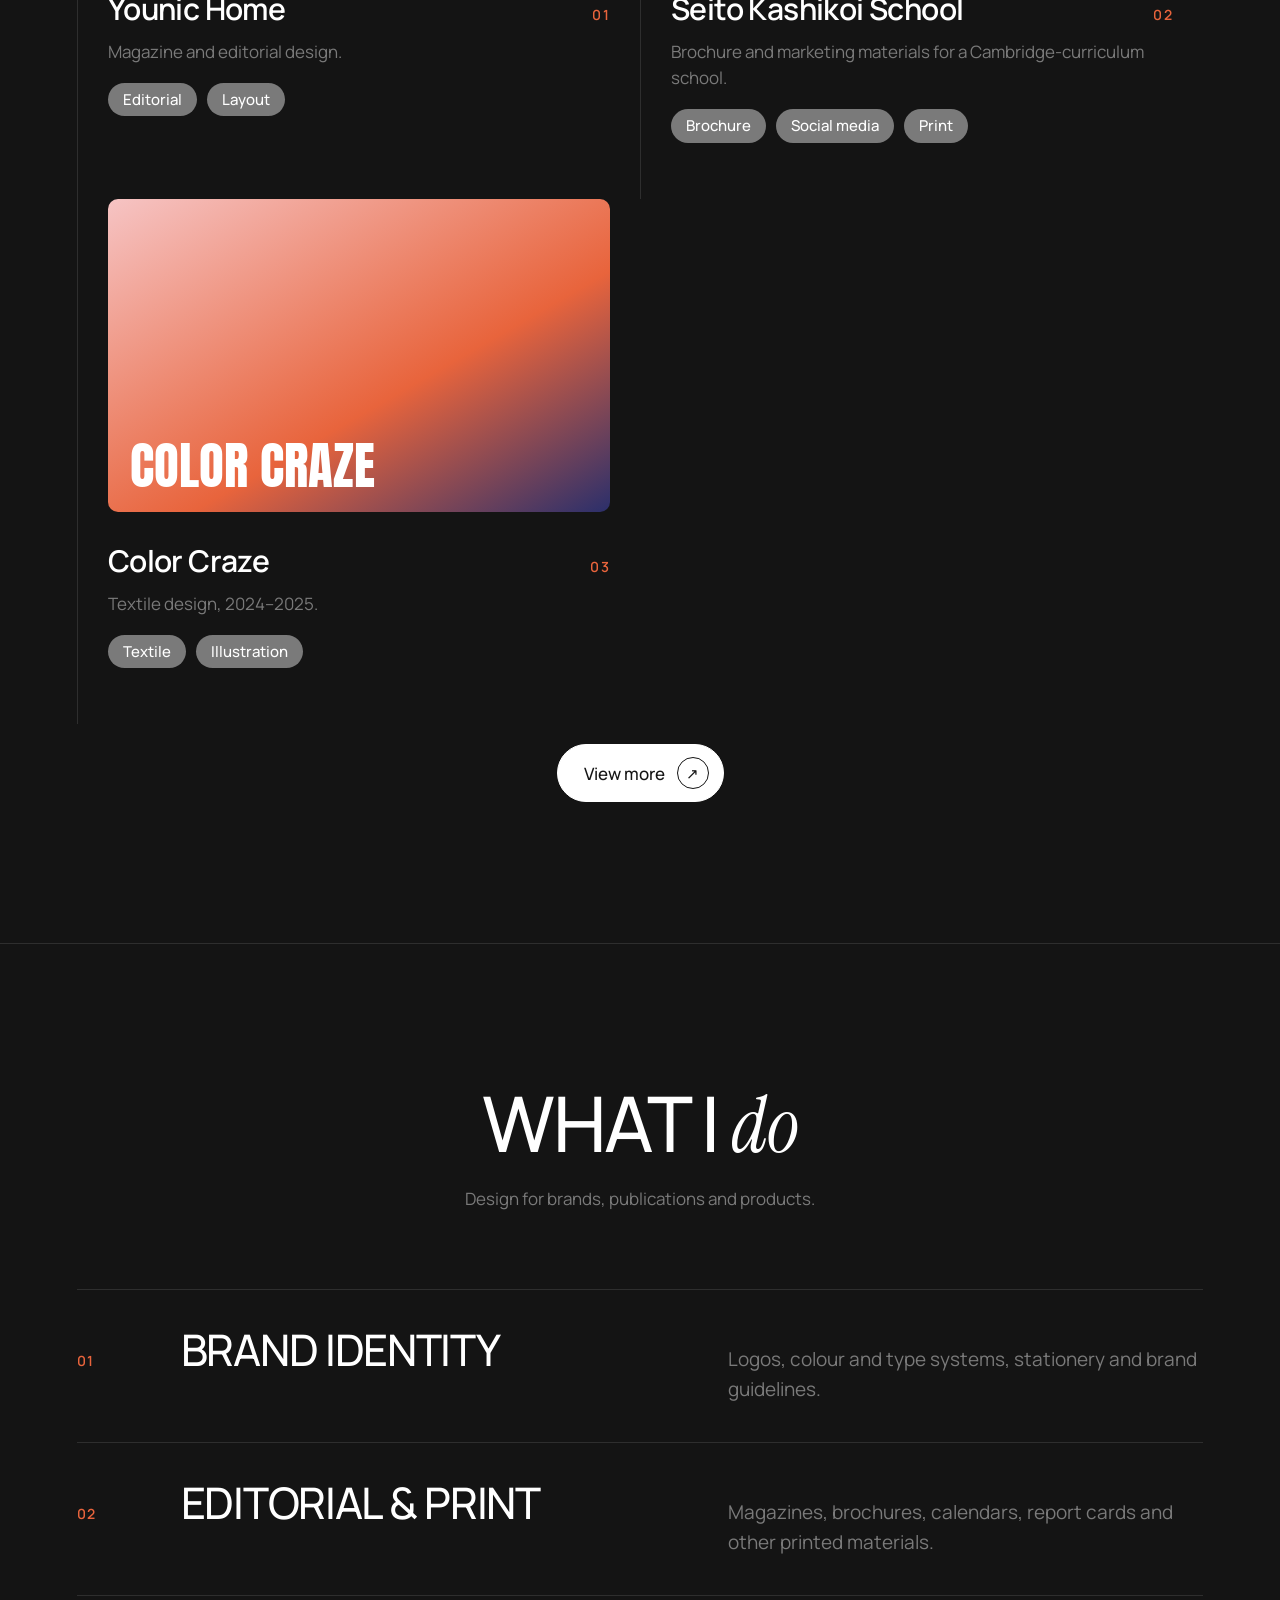
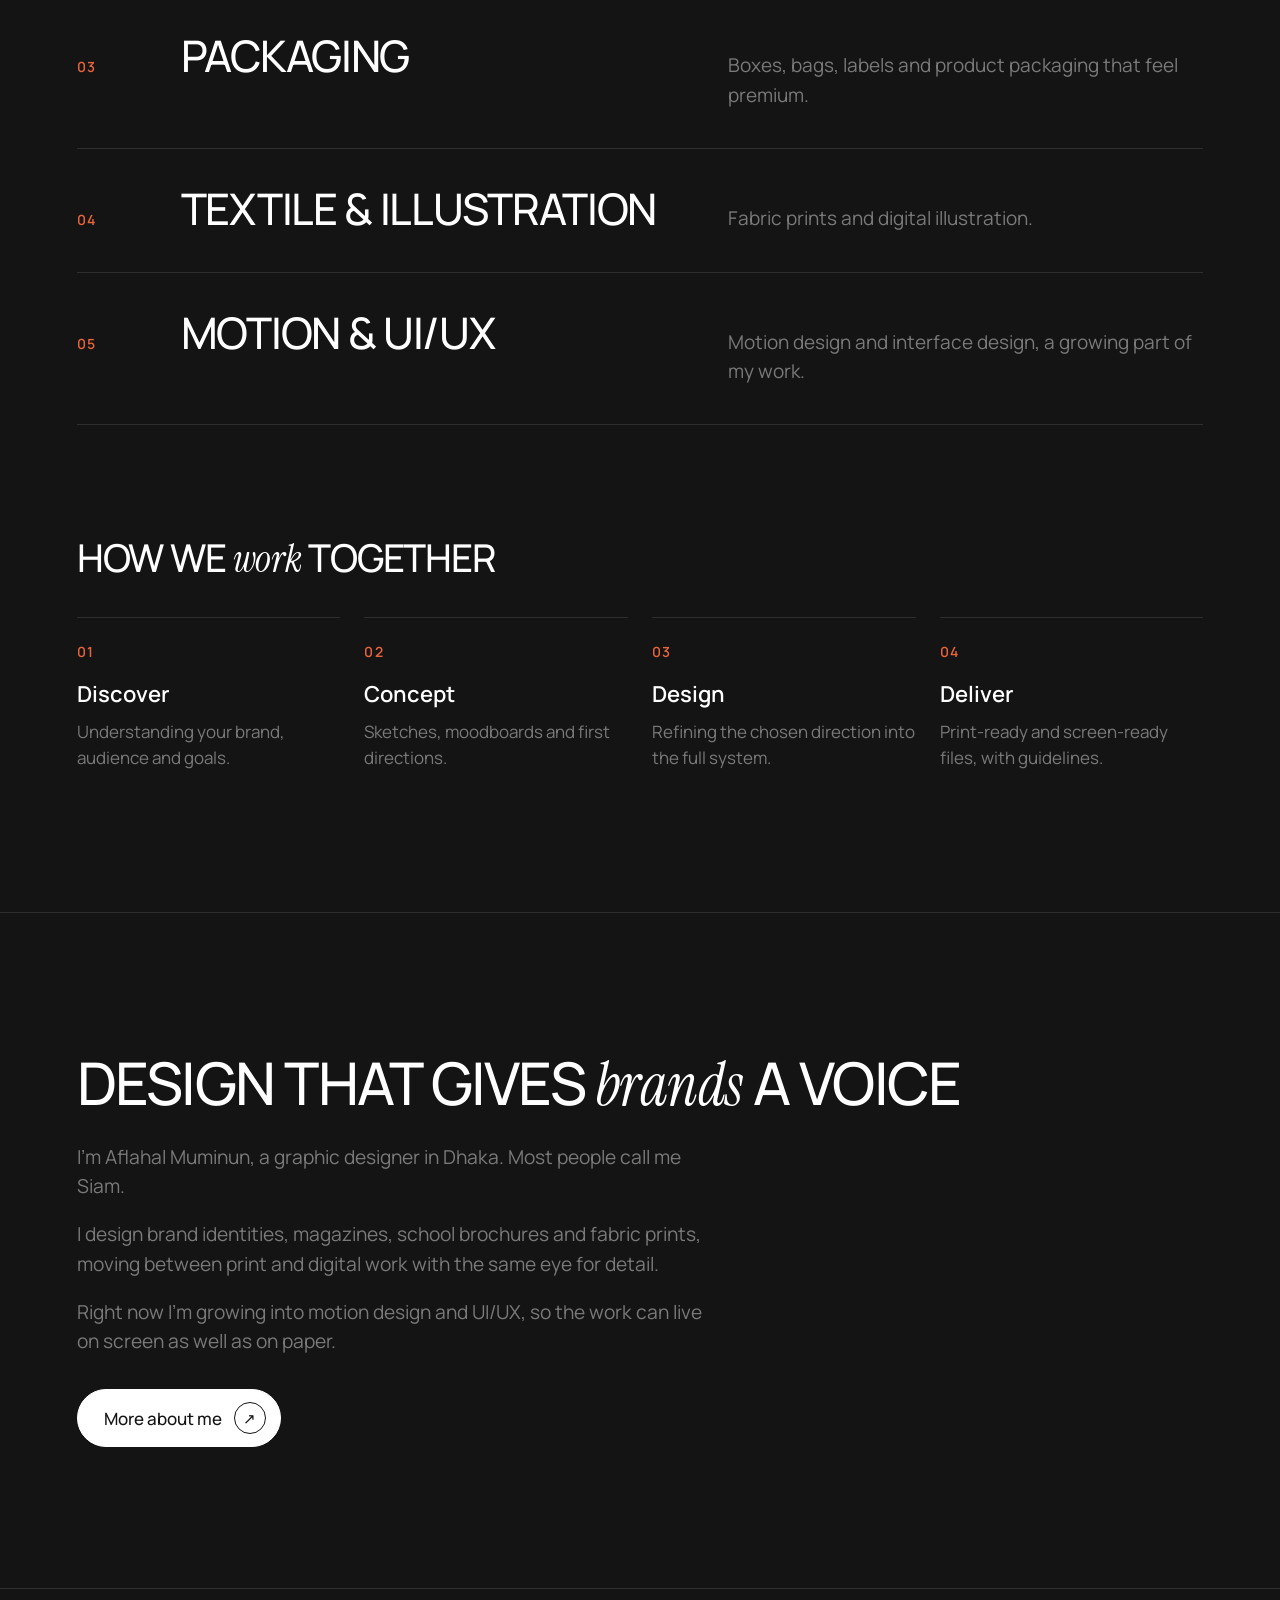
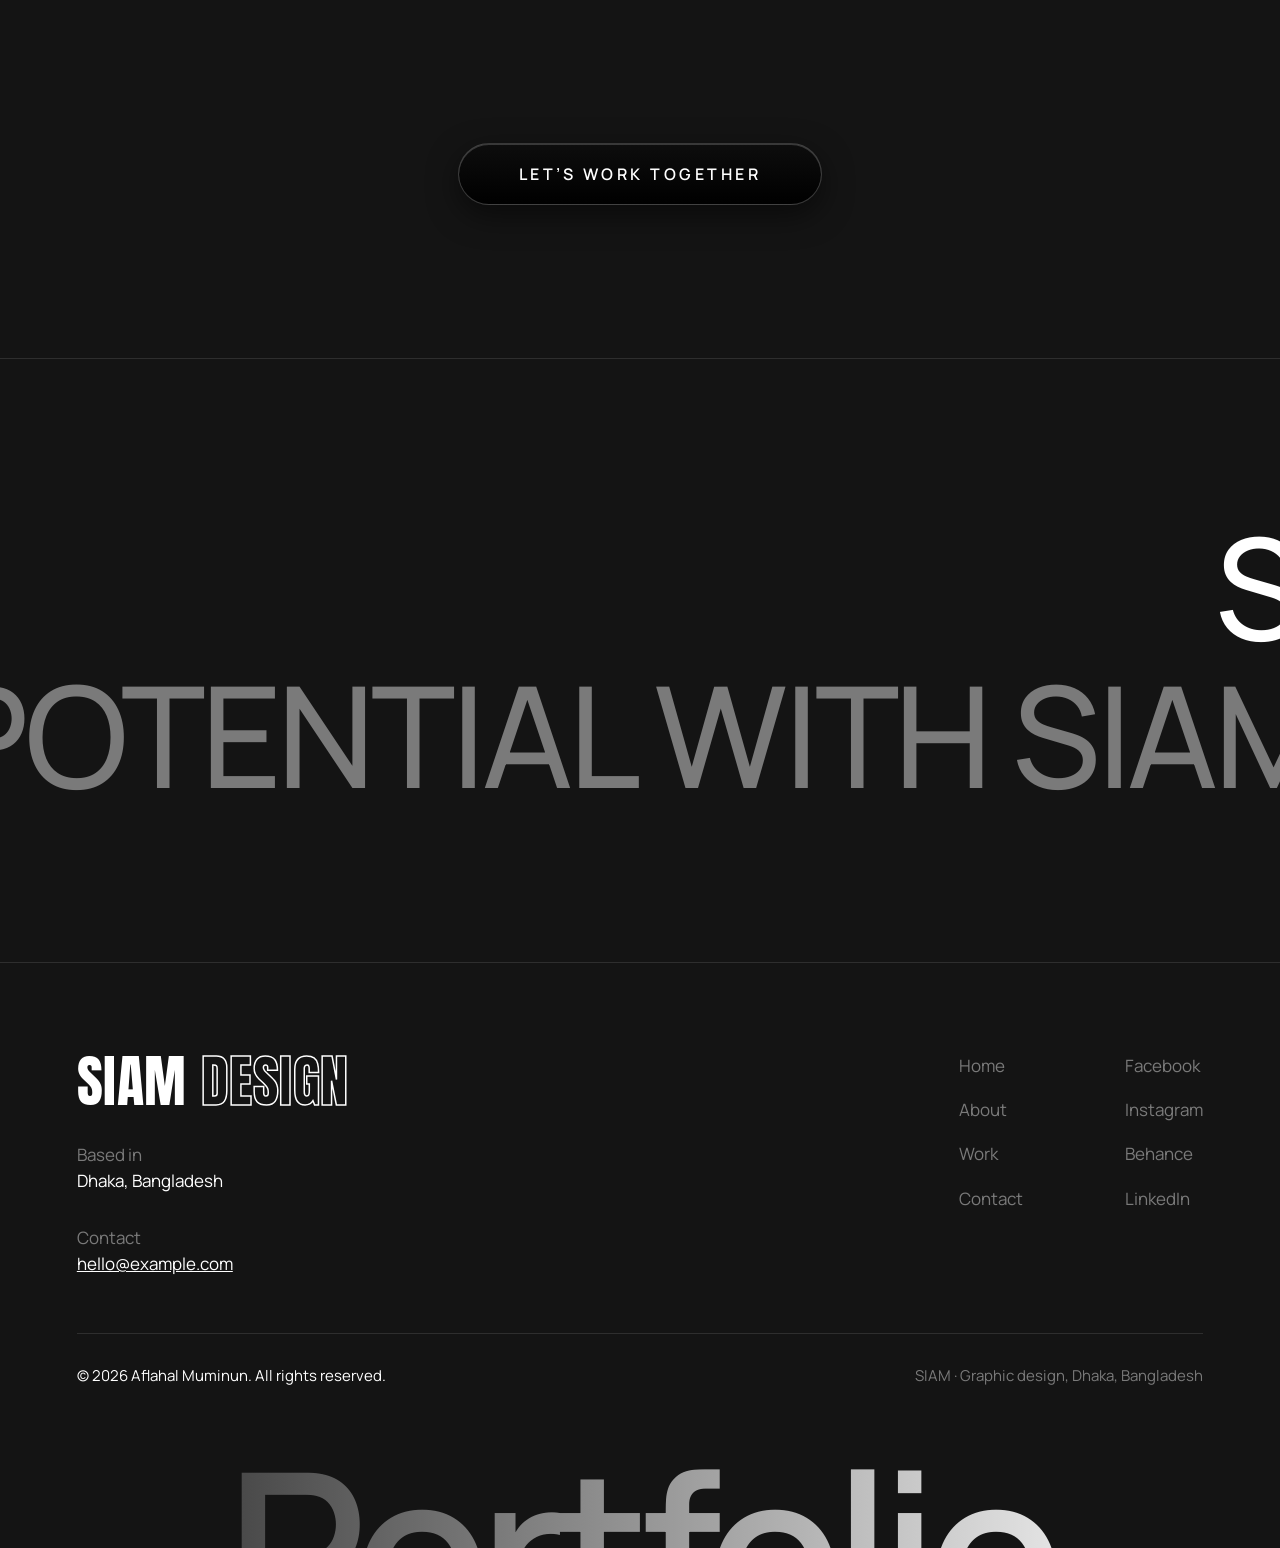
==== commit 333ef58a: "Add files via upload" ====
--- a/index.html
+++ b/index.html
@@ -14,14 +14,16 @@
 <meta name="viewport" content="width=device-width, initial-scale=1, viewport-fit=cover">
 <title>Aflahal Muminun (Siam) – Graphic Designer</title>
 <link rel="preconnect" href="https://fonts.googleapis.com">
-<link rel="stylesheet" href="https://fonts.googleapis.com/css2?family=Anton&family=Manrope:wght@400;500;600;700&family=Instrument+Serif:ital@0;1&display=swap">
+<link rel="stylesheet" href="https://fonts.googleapis.com/css2?family=Anton&family=Manrope:wght@400;500;600;700&family=Instrument+Serif:ital@0;1&family=Special+Elite&family=Noto+Sans+Bengali:wght@400&display=swap">
 <link rel="stylesheet" href="style.css">
 <link rel="stylesheet" href="symbiote-cta.css">
+<link rel="stylesheet" href="typewriter-hero.css">
 </head>
 <body data-page="home">
 <div id="app"></div>
 <script src="content.js"></script>
 <script src="site.js"></script>
 <script src="symbiote-cta.js"></script>
+<script src="typewriter-hero.js"></script>
 </body>
 </html>
--- a/typewriter-hero.css
+++ b/typewriter-hero.css
@@ -0,0 +1,22 @@
+/* Typewriter hero — styles. Self-contained; only affects .tw */
+.tw{position:relative;min-height:max(calc(100svh - 84px),560px);display:flex;flex-direction:column;align-items:center;overflow:hidden;isolation:isolate;
+ background:
+  radial-gradient(55% 42% at 50% -4%,rgba(255,214,150,.16),transparent 72%),
+  radial-gradient(80% 62% at 50% 54%,#1e1a14 0%,#0e0c0a 58%,#000 100%)}
+/* texture: film grain + faint vertical film scratches, so the black never looks flat */
+.tw::before{content:"";position:absolute;inset:0;z-index:0;pointer-events:none;
+ background-image:
+  url("data:image/svg+xml;utf8,%3Csvg xmlns='http://www.w3.org/2000/svg' width='240' height='240'%3E%3Cfilter id='n'%3E%3CfeTurbulence type='fractalNoise' baseFrequency='.85' numOctaves='3' stitchTiles='stitch'/%3E%3CfeColorMatrix values='0 0 0 0 1 0 0 0 0 .96 0 0 0 0 .9 0 0 0 .26 0'/%3E%3C/filter%3E%3Crect width='100%25' height='100%25' filter='url(%23n)'/%3E%3C/svg%3E"),
+  repeating-linear-gradient(90deg,transparent 0 83px,rgba(255,240,215,.028) 83px 84px,transparent 84px 211px,rgba(255,240,215,.02) 211px 212px,transparent 212px 347px,rgba(255,240,215,.032) 347px 348px)}
+.tw::after{content:"";position:absolute;inset:0;z-index:0;pointer-events:none;box-shadow:inset 0 0 220px 40px rgba(0,0,0,.9)}
+.tws{position:relative;z-index:1;flex:1;width:min(100%,1500px)}
+.tws svg{position:absolute;inset:0;width:100%;height:100%;display:block;filter:drop-shadow(0 26px 34px rgba(0,0,0,.7))}
+.twl text{font:27px 'Special Elite','Noto Sans Bengali','Courier New',monospace;fill:#26221e}
+.twc{fill:#26221e;animation:twb 1s steps(1) infinite}@keyframes twb{50%{opacity:0}}
+.key .cap{transition:transform .05s}.key.down .cap{transform:translateY(4px)}
+.key .hole{opacity:0;transition:opacity .05s}.key.down .hole{opacity:1}
+.twb{position:relative;z-index:2;display:flex;flex-direction:column;align-items:center;gap:14px;padding:14px 20px 30px}
+.twb .btns{margin:0}
+.twb .av{display:flex;align-items:center;gap:8px;font-size:14px;color:var(--mute)}
+.twsr{position:absolute;width:1px;height:1px;overflow:hidden;clip:rect(0 0 0 0);white-space:nowrap}
+@media (max-width:700px){.tw{min-height:0}.tws{flex:none;aspect-ratio:596/600}}
